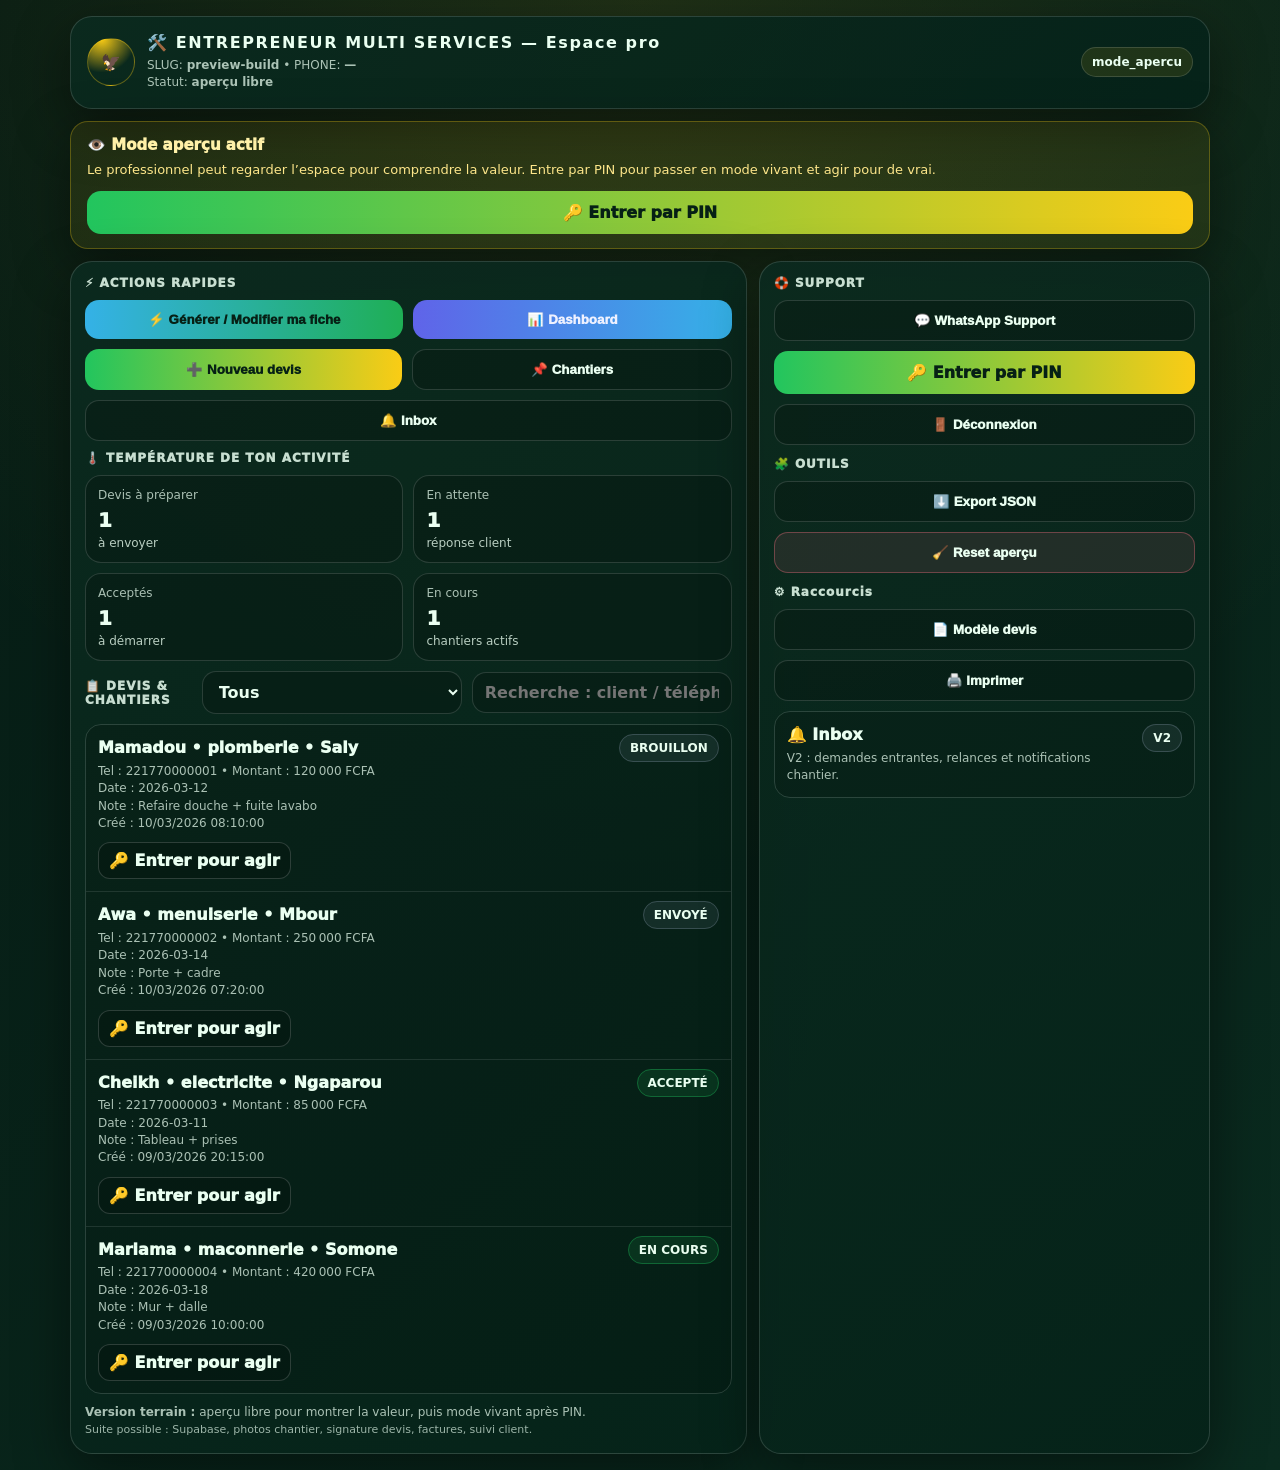
==== cockpit.html @ 19c63c8d "Update cockpit.html" ====
<!doctype html>
<html lang="fr">
<head>
  <meta charset="utf-8"/>
  <meta name="viewport" content="width=device-width,initial-scale=1,viewport-fit=cover"/>
  <meta name="theme-color" content="#061b14"/>
  <title>ENTREPRENEUR MULTI SERVICES — Espace pro</title>

  <script src="./guard.js?v=build-pro-profile-v6"></script>

  <style>
    :root{
      --bg:#061b14;
      --bg2:#0a2b1f;
      --line:rgba(255,255,255,.14);
      --text:#eafff1;
      --muted:rgba(234,255,241,.72);
      --gold:#facc15;
      --ok:#22c55e;
      --bad:#fb7185;
      --info:#38bdf8;
      --shadow:0 18px 55px rgba(0,0,0,.45);
    }

    *{box-sizing:border-box}

    body{
      margin:0;
      color:var(--text);
      font-family:system-ui,-apple-system,Segoe UI,Roboto,Arial,sans-serif;
      background:
        radial-gradient(circle at top, rgba(250,204,21,.10), transparent 55%),
        linear-gradient(135deg,var(--bg),var(--bg2));
      padding:16px;
    }

    .wrap{max-width:1140px;margin:0 auto}

    .top{
      display:flex;
      justify-content:space-between;
      align-items:center;
      gap:12px;
      flex-wrap:wrap;
      background:linear-gradient(145deg,rgba(11,42,31,.96),rgba(6,35,25,.96));
      border:1px solid var(--line);
      border-radius:22px;
      box-shadow:var(--shadow);
      padding:16px;
    }

    .brand{
      display:flex;
      align-items:center;
      gap:12px;
      min-width:0;
    }

    .ico{
      width:48px;
      height:48px;
      border-radius:50%;
      display:grid;
      place-items:center;
      background:radial-gradient(circle at 30% 0,var(--gold),transparent 60%);
      color:#062015;
      font-weight:1000;
      border:1px solid rgba(250,204,21,.35);
      flex:0 0 auto;
    }

    h1{
      margin:0;
      font-size:16px;
      letter-spacing:.10em;
    }

    .sub{
      margin-top:5px;
      font-size:12px;
      color:var(--muted);
      line-height:1.45;
    }

    .pill{
      border:1px solid var(--line);
      background:rgba(250,204,21,.10);
      padding:7px 10px;
      border-radius:999px;
      font-size:12px;
      font-weight:900;
      white-space:nowrap;
    }

    .previewbar{
      margin-top:12px;
      display:none;
      padding:14px 16px;
      border-radius:18px;
      border:1px solid rgba(250,204,21,.28);
      background:rgba(250,204,21,.08);
      box-shadow:var(--shadow);
    }

    .previewbar.show{display:block}

    .previewbar .t{
      font-weight:1000;
      color:#fff1a8;
      font-size:15px;
      margin-bottom:6px;
    }

    .previewbar .s{
      color:#fde68a;
      line-height:1.5;
      font-size:13px;
    }

    .preview-actions{
      display:flex;
      gap:10px;
      flex-wrap:wrap;
      margin-top:12px;
    }

    .grid{
      display:grid;
      gap:12px;
      margin-top:12px;
    }

    @media(min-width:980px){
      .grid{grid-template-columns:1.2fr .8fr}
    }

    .card{
      background:linear-gradient(145deg,rgba(11,42,31,.92),rgba(6,35,25,.92));
      border:1px solid var(--line);
      border-radius:22px;
      box-shadow:var(--shadow);
      padding:14px;
    }

    .title{
      font-weight:1000;
      letter-spacing:.08em;
      font-size:12px;
      color:rgba(234,255,241,.85);
    }

    .row{
      display:flex;
      gap:10px;
      flex-wrap:wrap;
      margin-top:10px;
    }

    .btn{
      flex:1;
      min-width:210px;
      padding:12px 14px;
      border-radius:14px;
      border:1px solid var(--line);
      background:rgba(0,0,0,.18);
      color:var(--text);
      font-weight:1000;
      cursor:pointer;
      text-decoration:none;
      display:inline-flex;
      align-items:center;
      justify-content:center;
      gap:8px;
      transition:.15s;
    }

    .btn:hover{
      border-color:rgba(250,204,21,.55);
      transform:translateY(-1px);
    }

    .btn.primary{
      background:linear-gradient(90deg,var(--ok),var(--gold));
      color:#062015;
      border:none;
    }

    .btn.danger{
      border-color:rgba(251,113,133,.35);
      background:rgba(251,113,133,.10);
    }

    .btn.profile{
      border:none;
      background:linear-gradient(90deg, rgba(56,189,248,.92), rgba(34,197,94,.86));
      color:#062015;
    }

    .btn.dashboard{
      border:none;
      background:linear-gradient(90deg, rgba(99,102,241,.96), rgba(56,189,248,.92));
      color:#eef1ff;
    }

    .kpis{
      display:grid;
      gap:10px;
      margin-top:10px;
    }

    @media(min-width:520px){
      .kpis{grid-template-columns:repeat(2,1fr)}
    }

    .kpi{
      padding:12px;
      border-radius:16px;
      border:1px solid rgba(255,255,255,.14);
      background:rgba(0,0,0,.18);
    }

    .kpi .k{
      font-size:12px;
      color:var(--muted);
    }

    .kpi .v{
      font-size:20px;
      font-weight:1000;
      margin-top:6px;
    }

    .kpi .s{
      font-size:12px;
      color:rgba(234,255,241,.78);
      margin-top:4px;
    }

    .split{
      display:flex;
      gap:10px;
      flex-wrap:wrap;
      align-items:center;
    }

    select, input, textarea{
      border-radius:14px;
      border:1px solid rgba(255,255,255,.14);
      background:rgba(0,0,0,.18);
      color:var(--text);
      padding:10px 12px;
      outline:none;
      width:100%;
      font:inherit;
    }

    select, input{font-weight:900}
    textarea{
      min-height:82px;
      resize:vertical;
      font-weight:700;
    }

    .list{
      margin-top:10px;
      border:1px solid rgba(255,255,255,.14);
      border-radius:16px;
      overflow:hidden;
    }

    .item{
      padding:12px;
      border-top:1px solid rgba(255,255,255,.10);
      background:rgba(0,0,0,.14);
      display:flex;
      justify-content:space-between;
      gap:10px;
      align-items:flex-start;
    }

    .item:first-child{border-top:none}

    .a{
      font-weight:1000;
      line-height:1.35;
    }

    .b{
      font-size:12px;
      color:var(--muted);
      margin-top:4px;
      line-height:1.45;
    }

    .badge{
      font-size:12px;
      font-weight:900;
      padding:6px 10px;
      border-radius:999px;
      border:1px solid rgba(255,255,255,.16);
      background:rgba(250,204,21,.10);
      white-space:nowrap;
    }

    .badge.ok{
      background:rgba(34,197,94,.12);
      border-color:rgba(34,197,94,.35);
    }

    .badge.bad{
      background:rgba(251,113,133,.12);
      border-color:rgba(251,113,133,.35);
    }

    .badge.neutral{
      background:rgba(148,163,184,.10);
      border-color:rgba(148,163,184,.28);
    }

    .tinybtn{
      padding:8px 10px;
      border-radius:12px;
      border:1px solid rgba(255,255,255,.16);
      background:rgba(0,0,0,.18);
      color:var(--text);
      font-weight:1000;
      cursor:pointer;
      text-decoration:none;
      display:inline-flex;
      align-items:center;
      justify-content:center;
    }

    .tinybtn:hover{
      border-color:rgba(250,204,21,.55);
    }

    .modal{
      position:fixed;
      inset:0;
      display:none;
      background:rgba(0,0,0,.55);
      align-items:center;
      justify-content:center;
      padding:18px;
      z-index:1000;
    }

    .modal .box{
      width:min(820px,94vw);
      background:linear-gradient(145deg,rgba(11,42,31,.98),rgba(6,35,25,.98));
      border:1px solid rgba(255,255,255,.14);
      border-radius:18px;
      padding:16px;
      box-shadow:0 24px 60px rgba(0,0,0,.65);
    }

    label{
      display:block;
      font-size:12px;
      color:var(--muted);
      margin:6px 0;
      font-weight:800;
    }

    .fgrid{
      display:grid;
      gap:10px;
      margin-top:10px;
    }

    @media(min-width:820px){
      .fgrid{grid-template-columns:1fr 1fr}
    }

    .actions{
      display:flex;
      gap:10px;
      flex-wrap:wrap;
      margin-top:12px;
    }

    .actions button{
      flex:1;
      min-width:190px;
      padding:12px 14px;
      border-radius:14px;
      border:1px solid rgba(255,255,255,.16);
      background:rgba(250,204,21,.12);
      color:var(--text);
      font-weight:1000;
      cursor:pointer;
    }

    .actions .primary{
      background:linear-gradient(90deg,var(--ok),var(--gold));
      color:#062015;
      border:none;
    }

    .close{
      margin-top:10px;
      width:100%;
      padding:12px 14px;
      border-radius:14px;
      border:1px solid rgba(255,255,255,.16);
      background:rgba(0,0,0,.18);
      color:var(--text);
      font-weight:1000;
      cursor:pointer;
    }

    .hint{
      font-size:12px;
      color:var(--muted);
      margin-top:10px;
      line-height:1.45;
    }

    .tiny{
      font-size:11px;
      color:rgba(234,255,241,.66);
    }
  </style>
</head>

<body>
<div class="wrap">

  <div class="top">
    <div class="brand">
      <div class="ico">🦅</div>
      <div>
        <h1>🛠️ ENTREPRENEUR MULTI SERVICES — Espace pro</h1>
        <div class="sub">
          SLUG: <b id="slug">—</b> • PHONE: <b id="owner">—</b><br>
          Statut: <b id="stat">initialisation…</b>
        </div>
      </div>
    </div>
    <div class="pill" id="modePill">build_pro</div>
  </div>

  <div id="previewBar" class="previewbar">
    <div class="t">👁️ Mode aperçu actif</div>
    <div class="s" id="previewText">
      Tu vois l’espace pro pour comprendre la valeur. Entre par PIN pour passer en mode vivant.
    </div>
    <div class="preview-actions">
      <a class="btn primary" id="previewPinLink" href="./pin.html">🔑 Entrer par PIN</a>
    </div>
  </div>

  <div class="grid">

    <div class="card">
      <div class="title">⚡ ACTIONS RAPIDES</div>
      <div class="row">
        <button class="btn profile" id="btnProfile">⚡ Générer / Modifier ma fiche</button>
        <button class="btn dashboard" id="btnDashboard">📊 Dashboard</button>
        <button class="btn primary" id="btnNew">➕ Nouveau devis</button>
        <button class="btn" id="btnJobs">📌 Chantiers</button>
        <button class="btn" id="btnPulse">🔔 Inbox</button>
      </div>

      <div style="height:10px"></div>
      <div class="title">🌡️ TEMPÉRATURE DE TON ACTIVITÉ</div>
      <div class="kpis">
        <div class="kpi">
          <div class="k">Devis à préparer</div>
          <div class="v" id="kDraft">0</div>
          <div class="s">à envoyer</div>
        </div>
        <div class="kpi">
          <div class="k">En attente</div>
          <div class="v" id="kSent">0</div>
          <div class="s">réponse client</div>
        </div>
        <div class="kpi">
          <div class="k">Acceptés</div>
          <div class="v" id="kOk">0</div>
          <div class="s">à démarrer</div>
        </div>
        <div class="kpi">
          <div class="k">En cours</div>
          <div class="v" id="kRun">0</div>
          <div class="s">chantiers actifs</div>
        </div>
      </div>

      <div style="height:10px"></div>
      <div class="split">
        <div class="title" style="flex:1">📋 DEVIS & CHANTIERS</div>
        <select id="filter" style="max-width:260px">
          <option value="all">Tous</option>
          <option value="draft">Brouillons</option>
          <option value="sent">Envoyés</option>
          <option value="accepted">Acceptés</option>
          <option value="running">En cours</option>
          <option value="done">Terminés</option>
          <option value="cancelled">Annulés</option>
        </select>
        <input id="q" placeholder="Recherche : client / téléphone / ville / note…" style="max-width:260px">
      </div>

      <div class="list" id="list"></div>

      <div class="hint">
        <b>Version terrain :</b> aperçu libre pour montrer la valeur, puis mode vivant après PIN.<br>
        <span class="tiny">Suite possible : Supabase, photos chantier, signature devis, factures, suivi client.</span>
      </div>
    </div>

    <div class="card">
      <div class="title">🛟 SUPPORT</div>
      <div class="row">
        <button class="btn" id="btnHelp">💬 WhatsApp Support</button>
        <a class="btn primary" id="btnPin" href="./pin.html">🔑 Entrer par PIN</a>
        <button class="btn" id="btnLogout">🚪 Déconnexion</button>
      </div>

      <div style="height:12px"></div>
      <div class="title">🧩 OUTILS</div>
      <div class="row">
        <button class="btn" id="btnExport">⬇️ Export JSON</button>
        <button class="btn danger" id="btnReset">🧹 Reset aperçu</button>
      </div>

      <div style="height:12px"></div>
      <div class="title">⚙️ Raccourcis</div>
      <div class="row">
        <button class="btn" id="btnTemplate">📄 Modèle devis</button>
        <button class="btn" id="btnPrint">🖨️ Imprimer</button>
      </div>

      <div class="list" style="margin-top:10px">
        <div class="item">
          <div>
            <div class="a">🔔 Inbox</div>
            <div class="b">V2 : demandes entrantes, relances et notifications chantier.</div>
          </div>
          <div class="badge neutral">V2</div>
        </div>
      </div>
    </div>

  </div>
</div>

<div class="modal" id="modalNew">
  <div class="box">
    <div style="display:flex;justify-content:space-between;align-items:center;gap:10px">
      <div style="font-weight:1000">➕ Nouveau devis</div>
      <div class="badge neutral" id="mSlug">—</div>
    </div>

    <div class="fgrid">
      <div>
        <label>Client</label>
        <input id="client" placeholder="Ex : Mamadou">
      </div>
      <div>
        <label>Téléphone</label>
        <input id="phone" placeholder="+221…">
      </div>
      <div>
        <label>Ville / Quartier</label>
        <input id="city" placeholder="Ex : Saly / Keur Massar / Rufisque">
      </div>
      <div>
        <label>Type de travaux / service</label>
        <select id="type">
          <option value="plomberie">Plomberie</option>
          <option value="electricite">Électricité</option>
          <option value="maconnerie">Maçonnerie</option>
          <option value="peinture">Peinture</option>
          <option value="menuiserie">Menuiserie</option>
          <option value="clim">Climatisation</option>
          <option value="soudure">Soudure</option>
          <option value="aluminium">Aluminium</option>
          <option value="mecanique">Mécanique</option>
          <option value="autre">Autre</option>
        </select>
      </div>
      <div>
        <label>Montant estimé (FCFA)</label>
        <input id="amount" inputmode="numeric" placeholder="Ex : 120000">
      </div>
      <div>
        <label>Date souhaitée</label>
        <input id="date" type="date">
      </div>
    </div>

    <div style="margin-top:6px">
      <label>Description / Note</label>
      <textarea id="note" placeholder="Ex : dépannage, entretien, chantier, matériel, main d’œuvre, délai…"></textarea>
    </div>

    <div class="actions">
      <button class="primary" id="save">✅ Enregistrer</button>
      <button id="cancel">Annuler</button>
    </div>

    <button class="close" id="close">Fermer</button>
  </div>
</div>

<script>
  const $ = (id) => document.getElementById(id);

  const ACCESS = {
    slug: "",
    phone: "",
    live: false
  };

  function uid() {
    return crypto?.randomUUID
      ? crypto.randomUUID()
      : ("id_" + Math.random().toString(16).slice(2) + Date.now());
  }

  function nowISO() {
    return new Date().toISOString();
  }

  function normSlug(v) {
    return String(v || "")
      .trim()
      .toLowerCase()
      .replace(/\s+/g, "-")
      .replace(/[^a-z0-9-]/g, "")
      .replace(/-+/g, "-")
      .replace(/^-|-$/g, "");
  }

  function storageKey() {
    return "DIGIY_BUILD_QUOTES::" + (ACCESS.live ? (ACCESS.slug || "noslug") : "preview");
  }

  function dashboardUrl() {
    return "./dashboard-pro.html" + (ACCESS.slug ? ("?slug=" + encodeURIComponent(ACCESS.slug)) : "");
  }

  function loadRows() {
    try {
      return JSON.parse(localStorage.getItem(storageKey()) || "[]");
    } catch (_) {
      return [];
    }
  }

  function saveRows(rows) {
    localStorage.setItem(storageKey(), JSON.stringify(rows || []));
  }

  function money(v) {
    const n = Number(String(v || "").replace(/[^\d]/g, "")) || 0;
    return n ? (n.toLocaleString("fr-FR") + " FCFA") : "—";
  }

  function badge(st) {
    if (st === "draft") return `<span class="badge neutral">BROUILLON</span>`;
    if (st === "sent") return `<span class="badge neutral">ENVOYÉ</span>`;
    if (st === "accepted") return `<span class="badge ok">ACCEPTÉ</span>`;
    if (st === "running") return `<span class="badge ok">EN COURS</span>`;
    if (st === "done") return `<span class="badge ok">TERMINÉ</span>`;
    if (st === "cancelled") return `<span class="badge bad">ANNULÉ</span>`;
    return `<span class="badge neutral">${String(st || "—").toUpperCase()}</span>`;
  }

  function matches(r, q) {
    q = String(q || "").trim().toLowerCase();
    if (!q) return true;

    const hay = [
      r.client, r.phone, r.city, r.type, r.note, r.status, r.date
    ].filter(Boolean).join(" ").toLowerCase();

    return hay.includes(q);
  }

  function previewRows() {
    return [
      {
        id: "pv1",
        status: "draft",
        client: "Mamadou",
        phone: "221770000001",
        city: "Saly",
        type: "plomberie",
        amount: "120000",
        date: "2026-03-12",
        note: "Refaire douche + fuite lavabo",
        created_at: "2026-03-10T08:10:00.000Z"
      },
      {
        id: "pv2",
        status: "sent",
        client: "Awa",
        phone: "221770000002",
        city: "Mbour",
        type: "menuiserie",
        amount: "250000",
        date: "2026-03-14",
        note: "Porte + cadre",
        created_at: "2026-03-10T07:20:00.000Z"
      },
      {
        id: "pv3",
        status: "accepted",
        client: "Cheikh",
        phone: "221770000003",
        city: "Ngaparou",
        type: "electricite",
        amount: "85000",
        date: "2026-03-11",
        note: "Tableau + prises",
        created_at: "2026-03-09T20:15:00.000Z"
      },
      {
        id: "pv4",
        status: "running",
        client: "Mariama",
        phone: "221770000004",
        city: "Somone",
        type: "maconnerie",
        amount: "420000",
        date: "2026-03-18",
        note: "Mur + dalle",
        created_at: "2026-03-09T10:00:00.000Z"
      }
    ];
  }

  function getWorkingRows() {
    const rows = loadRows();
    if (rows.length > 0) return rows;
    if (!ACCESS.live) return previewRows();
    return [];
  }

  function render() {
    const rows = getWorkingRows().sort((a, b) => (b.created_at || "").localeCompare(a.created_at || ""));
    const filter = $("filter").value;
    const q = $("q").value;

    const draft = rows.filter(r => r.status === "draft");
    const sent = rows.filter(r => r.status === "sent");
    const ok = rows.filter(r => r.status === "accepted");
    const run = rows.filter(r => r.status === "running");

    $("kDraft").textContent = String(draft.length);
    $("kSent").textContent = String(sent.length);
    $("kOk").textContent = String(ok.length);
    $("kRun").textContent = String(run.length);

    let view = rows.filter(r => matches(r, q));
    if (filter !== "all") {
      view = view.filter(r => r.status === filter);
    }

    const list = $("list");
    list.innerHTML = "";

    if (view.length === 0) {
      list.innerHTML = `
        <div class="item">
          <div>
            <div class="a">${ACCESS.live ? "Aucun devis pour le moment" : "Aperçu prêt"}</div>
            <div class="b">${ACCESS.live ? "Clique sur “Nouveau devis” pour commencer." : "Entre par PIN pour passer en mode vivant et travailler en réel."}</div>
          </div>
          <div class="badge neutral">${ACCESS.live ? "VIDE" : "APERÇU"}</div>
        </div>
      `;
      return;
    }

    for (const r of view) {
      const title = `${r.client || "—"} • ${r.type || "—"} • ${r.city || "—"}`;
      const sub = [
        `Tel : ${r.phone || "—"} • Montant : ${money(r.amount)}`,
        r.date ? `Date : ${r.date}` : null,
        r.note ? `Note : ${r.note}` : null,
        `Créé : ${new Date(r.created_at).toLocaleString("fr-FR")}`
      ].filter(Boolean).join("<br>");

      const actionsHtml = ACCESS.live ? `
        <div class="row" style="margin-top:10px">
          <button class="tinybtn" data-act="sent" data-id="${r.id}">📤 Envoyer</button>
          <button class="tinybtn" data-act="accept" data-id="${r.id}">✅ Accepté</button>
          <button class="tinybtn" data-act="run" data-id="${r.id}">🏗️ En cours</button>
          <button class="tinybtn" data-act="done" data-id="${r.id}">🏁 Terminer</button>
          <button class="tinybtn" data-act="cancel" data-id="${r.id}">🧨 Annuler</button>
          <button class="tinybtn" data-act="del" data-id="${r.id}">🗑️ Supprimer</button>
        </div>
      ` : `
        <div class="row" style="margin-top:10px">
          <a class="tinybtn" href="./pin.html${ACCESS.slug ? ("?slug=" + encodeURIComponent(ACCESS.slug)) : ""}">🔑 Entrer pour agir</a>
        </div>
      `;

      const item = document.createElement("div");
      item.className = "item";
      item.innerHTML = `
        <div style="flex:1">
          <div class="a">${title}</div>
          <div class="b">${sub}</div>
          ${actionsHtml}
        </div>
        <div>${badge(r.status)}</div>
      `;
      list.appendChild(item);
    }
  }

  function updateRow(id, patch) {
    if (!ACCESS.live) return;
    const rows = loadRows();
    const i = rows.findIndex(x => x.id === id);
    if (i < 0) return;
    rows[i] = { ...rows[i], ...patch, updated_at: nowISO() };
    saveRows(rows);
    render();
  }

  function removeRow(id) {
    if (!ACCESS.live) return;
    saveRows(loadRows().filter(x => x.id !== id));
    render();
  }

  const modal = $("modalNew");

  function openModal() {
    if (!ACCESS.live) {
      location.href = "./pin.html" + (ACCESS.slug ? ("?slug=" + encodeURIComponent(ACCESS.slug)) : "");
      return;
    }
    $("mSlug").textContent = ACCESS.slug || "—";
    modal.style.display = "flex";
    setTimeout(() => $("client").focus(), 120);
  }

  function closeModal() {
    modal.style.display = "none";
  }

  function clearForm() {
    ["client", "phone", "city", "amount", "date", "note"].forEach(id => $(id).value = "");
    $("type").value = "plomberie";
  }

  function applyMode() {
    if (ACCESS.live) {
      $("modePill").textContent = "mode_vivant";
      $("stat").textContent = "accès OK";
      $("previewBar").classList.remove("show");
    } else {
      $("modePill").textContent = "mode_apercu";
      $("stat").textContent = "aperçu libre";
      $("previewBar").classList.add("show");
      $("previewText").textContent =
        "Le professionnel peut regarder l’espace pour comprendre la valeur. Entre par PIN pour passer en mode vivant et agir pour de vrai.";
    }

    $("slug").textContent = ACCESS.slug || "preview-build";
    $("owner").textContent = ACCESS.phone || "—";

    const pinHref = "./pin.html" + (ACCESS.slug ? ("?slug=" + encodeURIComponent(ACCESS.slug)) : "");
    $("btnPin").href = pinHref;
    $("previewPinLink").href = pinHref;
  }

  function bindUi() {
    $("btnNew").onclick = openModal;
    $("cancel").onclick = closeModal;
    $("close").onclick = closeModal;

    $("btnDashboard").onclick = () => {
      location.href = dashboardUrl();
    };

    modal.addEventListener("click", (e) => {
      if (e.target === modal) closeModal();
    });

    $("save").onclick = () => {
      if (!ACCESS.live) {
        location.href = "./pin.html" + (ACCESS.slug ? ("?slug=" + encodeURIComponent(ACCESS.slug)) : "");
        return;
      }

      const row = {
        id: uid(),
        slug: ACCESS.slug,
        phone_owner: ACCESS.phone || null,
        status: "draft",
        client: $("client").value.trim(),
        phone: $("phone").value.trim(),
        city: $("city").value.trim(),
        type: $("type").value,
        amount: $("amount").value.trim(),
        date: $("date").value,
        note: $("note").value.trim(),
        created_at: nowISO()
      };

      const rows = loadRows();
      rows.unshift(row);
      saveRows(rows);

      clearForm();
      closeModal();
      render();
    };

    document.addEventListener("click", (e) => {
      const b = e.target.closest("[data-act]");
      if (!b || !ACCESS.live) return;

      const id = b.getAttribute("data-id");
      const act = b.getAttribute("data-act");

      if (act === "sent") return updateRow(id, { status: "sent" });
      if (act === "accept") return updateRow(id, { status: "accepted" });
      if (act === "run") return updateRow(id, { status: "running" });
      if (act === "done") return updateRow(id, { status: "done" });
      if (act === "cancel") return updateRow(id, { status: "cancelled" });
      if (act === "del") return removeRow(id);
    });

    $("btnJobs").onclick = () => {
      $("filter").value = "running";
      render();
      alert("📌 Vue chantiers : filtre “En cours” activé.");
    };

    $("btnPulse").onclick = () => {
      if (!ACCESS.live) {
        alert("🔔 Aperçu inbox. Entre par PIN pour utiliser le vrai rail pro.");
        return;
      }
      alert("🔔 Inbox : V2 demandes entrantes + notifications chantier.");
    };

    $("q").oninput = render;
    $("filter").onchange = render;

    $("btnProfile").onclick = () => {
      const u = "./profile.html" + (ACCESS.slug ? ("?slug=" + encodeURIComponent(ACCESS.slug)) : "");
      location.href = u;
    };

    $("btnHelp").onclick = () => {
      const num = "221771342889";
      const txt = encodeURIComponent(
        "Support ENTREPRENEUR MULTI SERVICES.\nSlug : " + (ACCESS.slug || "") +
        "\nPhone : " + (ACCESS.phone || "") +
        "\nBesoin d’aide."
      );
      location.href = "https://wa.me/" + num + "?text=" + txt;
    };

    $("btnLogout").onclick = () => {
      try {
        if (window.DIGIY_GUARD && typeof window.DIGIY_GUARD.logout === "function") {
          window.DIGIY_GUARD.logout();
        }
      } catch (_) {}

      location.href = "./pin.html" + (ACCESS.slug ? ("?slug=" + encodeURIComponent(ACCESS.slug)) : "");
    };

    $("btnExport").onclick = () => {
      const rows = getWorkingRows();
      const blob = new Blob([JSON.stringify(rows, null, 2)], { type: "application/json" });
      const a = document.createElement("a");
      a.href = URL.createObjectURL(blob);
      a.download = "build-" + (ACCESS.slug || (ACCESS.live ? "pro" : "preview")) + ".json";
      a.click();
      setTimeout(() => URL.revokeObjectURL(a.href), 800);
    };

    $("btnReset").onclick = () => {
      if (ACCESS.live) {
        if (confirm("Réinitialiser les données locales de cet aperçu pour ce slug ?")) {
          localStorage.removeItem(storageKey());
          render();
        }
        return;
      }

      if (confirm("Réinitialiser l’aperçu local ?")) {
        localStorage.removeItem(storageKey());
        render();
      }
    };

    $("btnTemplate").onclick = () => {
      alert("📄 V2 : génération devis PDF + signature.");
    };

    $("btnPrint").onclick = () => {
      window.print();
    };
  }

  async function init() {
    const hintedSlug =
      new URLSearchParams(location.search).get("slug") ||
      sessionStorage.getItem("digiy_build_slug") ||
      sessionStorage.getItem("digiy_build_last_slug") ||
      localStorage.getItem("digiy_build_last_slug") ||
      "";

    if (!window.DIGIY_GUARD || !window.DIGIY_GUARD.ready) {
      ACCESS.live = false;
      ACCESS.slug = normSlug(hintedSlug);
      ACCESS.phone = "";
      applyMode();
      bindUi();
      render();
      return;
    }

    await window.DIGIY_GUARD.ready;
    const st = window.DIGIY_GUARD.state || {};

    if (st.access_ok && st.slug) {
      ACCESS.live = true;
      ACCESS.slug = String(st.slug || "").toLowerCase();
      ACCESS.phone = String(st.phone || "");
    } else {
      ACCESS.live = false;
      ACCESS.slug = normSlug(st.slug || hintedSlug);
      ACCESS.phone = String(st.phone || "");
    }

    applyMode();
    bindUi();
    render();
  }

  init().catch((e) => {
    console.error(e);
    ACCESS.live = false;
    ACCESS.slug = "";
    ACCESS.phone = "";
    applyMode();
    bindUi();
    render();
  });
</script>
</body>
</html>
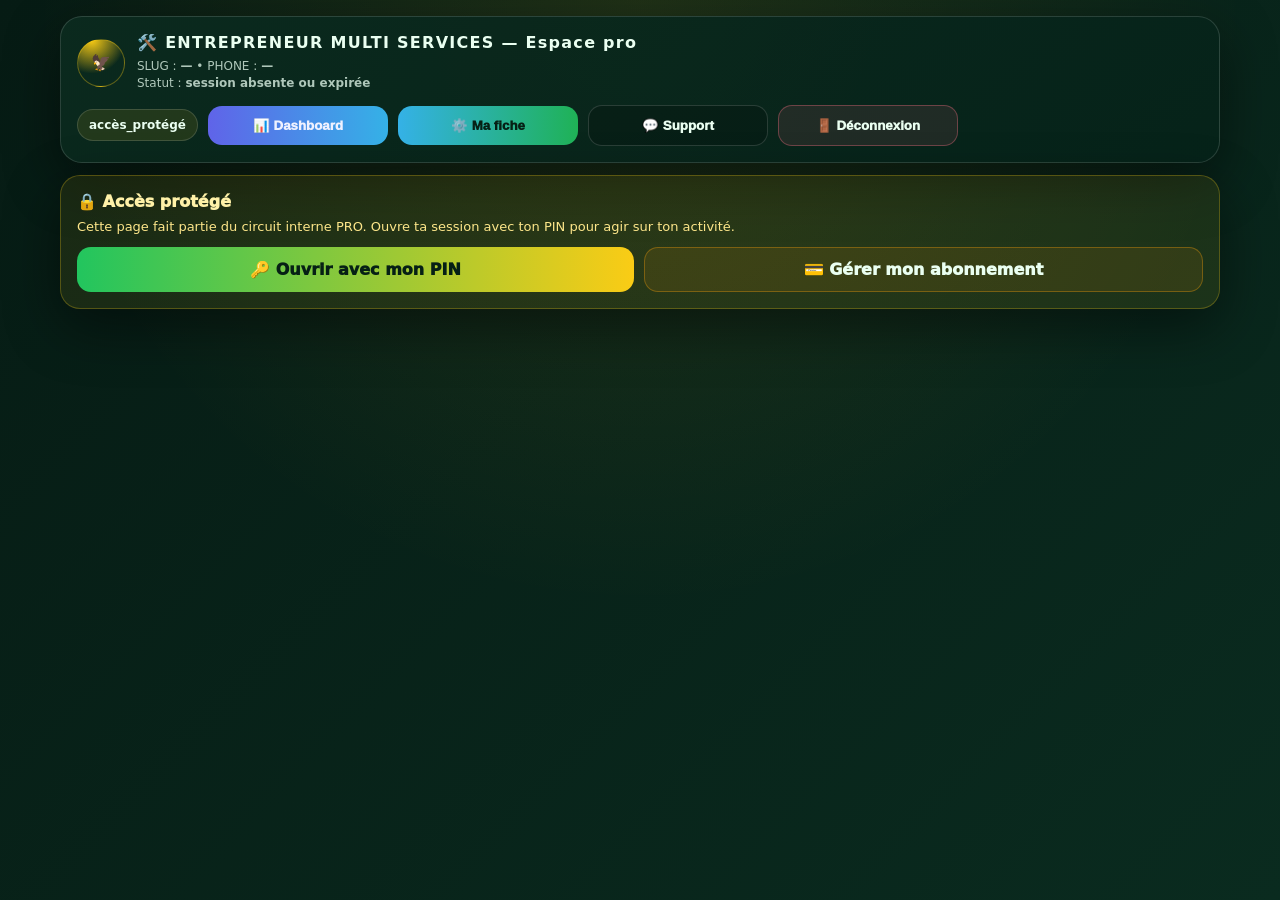
==== commit 273ec68d: "Update cockpit.html" ====
--- a/cockpit.html
+++ b/cockpit.html
@@ -5,36 +5,45 @@
   <meta name="viewport" content="width=device-width,initial-scale=1,viewport-fit=cover"/>
   <meta name="theme-color" content="#061b14"/>
   <title>ENTREPRENEUR MULTI SERVICES — Espace pro</title>
-
-  <script src="./guard.js?v=build-pro-profile-v6"></script>
+  <meta
+    name="description"
+    content="Cockpit pro ENTREPRENEUR MULTI SERVICES. Devis, chantiers, organisation terrain et circulation interne DIGIY en mode slug."
+  />
+
+  <script src="./guard.js?v=build-cockpit-live-v1"></script>
 
   <style>
     :root{
       --bg:#061b14;
       --bg2:#0a2b1f;
+      --card:rgba(8,30,22,.88);
       --line:rgba(255,255,255,.14);
       --text:#eafff1;
-      --muted:rgba(234,255,241,.72);
+      --muted:rgba(234,255,241,.74);
       --gold:#facc15;
       --ok:#22c55e;
       --bad:#fb7185;
       --info:#38bdf8;
+      --warn:#f59e0b;
       --shadow:0 18px 55px rgba(0,0,0,.45);
+      --radius:22px;
     }
 
     *{box-sizing:border-box}
 
+    html,body{margin:0;padding:0}
+
     body{
-      margin:0;
       color:var(--text);
       font-family:system-ui,-apple-system,Segoe UI,Roboto,Arial,sans-serif;
       background:
         radial-gradient(circle at top, rgba(250,204,21,.10), transparent 55%),
         linear-gradient(135deg,var(--bg),var(--bg2));
+      min-height:100vh;
       padding:16px;
     }
 
-    .wrap{max-width:1140px;margin:0 auto}
+    .wrap{max-width:1160px;margin:0 auto}
 
     .top{
       display:flex;
@@ -44,7 +53,7 @@
       flex-wrap:wrap;
       background:linear-gradient(145deg,rgba(11,42,31,.96),rgba(6,35,25,.96));
       border:1px solid var(--line);
-      border-radius:22px;
+      border-radius:var(--radius);
       box-shadow:var(--shadow);
       padding:16px;
     }
@@ -72,7 +81,8 @@
     h1{
       margin:0;
       font-size:16px;
-      letter-spacing:.10em;
+      letter-spacing:.08em;
+      line-height:1.25;
     }
 
     .sub{
@@ -85,43 +95,19 @@
     .pill{
       border:1px solid var(--line);
       background:rgba(250,204,21,.10);
-      padding:7px 10px;
+      padding:8px 11px;
       border-radius:999px;
       font-size:12px;
       font-weight:900;
       white-space:nowrap;
     }
 
-    .previewbar{
-      margin-top:12px;
-      display:none;
-      padding:14px 16px;
-      border-radius:18px;
-      border:1px solid rgba(250,204,21,.28);
-      background:rgba(250,204,21,.08);
-      box-shadow:var(--shadow);
-    }
-
-    .previewbar.show{display:block}
-
-    .previewbar .t{
-      font-weight:1000;
-      color:#fff1a8;
-      font-size:15px;
-      margin-bottom:6px;
-    }
-
-    .previewbar .s{
-      color:#fde68a;
-      line-height:1.5;
-      font-size:13px;
-    }
-
-    .preview-actions{
+    .top-actions{
       display:flex;
       gap:10px;
       flex-wrap:wrap;
-      margin-top:12px;
+      align-items:center;
+      justify-content:flex-end;
     }
 
     .grid{
@@ -131,13 +117,13 @@
     }
 
     @media(min-width:980px){
-      .grid{grid-template-columns:1.2fr .8fr}
+      .grid{grid-template-columns:1.18fr .82fr}
     }
 
     .card{
       background:linear-gradient(145deg,rgba(11,42,31,.92),rgba(6,35,25,.92));
       border:1px solid var(--line);
-      border-radius:22px;
+      border-radius:var(--radius);
       box-shadow:var(--shadow);
       padding:14px;
     }
@@ -146,7 +132,11 @@
       font-weight:1000;
       letter-spacing:.08em;
       font-size:12px;
-      color:rgba(234,255,241,.85);
+      color:rgba(234,255,241,.88);
+    }
+
+    .muted{
+      color:var(--muted);
     }
 
     .row{
@@ -158,7 +148,7 @@
 
     .btn{
       flex:1;
-      min-width:210px;
+      min-width:180px;
       padding:12px 14px;
       border-radius:14px;
       border:1px solid var(--line);
@@ -171,12 +161,18 @@
       align-items:center;
       justify-content:center;
       gap:8px;
-      transition:.15s;
+      transition:transform .15s ease, border-color .15s ease, opacity .15s ease;
     }
 
     .btn:hover{
       border-color:rgba(250,204,21,.55);
       transform:translateY(-1px);
+    }
+
+    .btn:disabled{
+      opacity:.55;
+      cursor:not-allowed;
+      transform:none;
     }
 
     .btn.primary{
@@ -185,14 +181,9 @@
       border:none;
     }
 
-    .btn.danger{
-      border-color:rgba(251,113,133,.35);
-      background:rgba(251,113,133,.10);
-    }
-
     .btn.profile{
       border:none;
-      background:linear-gradient(90deg, rgba(56,189,248,.92), rgba(34,197,94,.86));
+      background:linear-gradient(90deg, rgba(56,189,248,.92), rgba(34,197,94,.88));
       color:#062015;
     }
 
@@ -200,6 +191,41 @@
       border:none;
       background:linear-gradient(90deg, rgba(99,102,241,.96), rgba(56,189,248,.92));
       color:#eef1ff;
+    }
+
+    .btn.danger{
+      border-color:rgba(251,113,133,.35);
+      background:rgba(251,113,133,.10);
+    }
+
+    .btn.warn{
+      border-color:rgba(245,158,11,.35);
+      background:rgba(245,158,11,.10);
+    }
+
+    .lock{
+      display:none;
+      margin-top:12px;
+      padding:16px;
+      border-radius:20px;
+      border:1px solid rgba(250,204,21,.26);
+      background:rgba(250,204,21,.08);
+      box-shadow:var(--shadow);
+    }
+
+    .lock.show{display:block}
+
+    .lock .big{
+      font-size:16px;
+      font-weight:1000;
+      color:#fff1a8;
+      margin-bottom:6px;
+    }
+
+    .lock .small{
+      color:#fde68a;
+      line-height:1.55;
+      font-size:13px;
     }
 
     .kpis{
@@ -222,18 +248,20 @@
     .kpi .k{
       font-size:12px;
       color:var(--muted);
+      line-height:1.4;
     }
 
     .kpi .v{
-      font-size:20px;
+      font-size:22px;
       font-weight:1000;
       margin-top:6px;
     }
 
     .kpi .s{
       font-size:12px;
-      color:rgba(234,255,241,.78);
+      color:rgba(234,255,241,.80);
       margin-top:4px;
+      line-height:1.45;
     }
 
     .split{
@@ -243,7 +271,7 @@
       align-items:center;
     }
 
-    select, input, textarea{
+    select,input,textarea{
       border-radius:14px;
       border:1px solid rgba(255,255,255,.14);
       background:rgba(0,0,0,.18);
@@ -254,9 +282,9 @@
       font:inherit;
     }
 
-    select, input{font-weight:900}
+    input,select{font-weight:900}
     textarea{
-      min-height:82px;
+      min-height:90px;
       resize:vertical;
       font-weight:700;
     }
@@ -289,7 +317,7 @@
       font-size:12px;
       color:var(--muted);
       margin-top:4px;
-      line-height:1.45;
+      line-height:1.5;
     }
 
     .badge{
@@ -315,6 +343,18 @@
     .badge.neutral{
       background:rgba(148,163,184,.10);
       border-color:rgba(148,163,184,.28);
+    }
+
+    .badge.info{
+      background:rgba(56,189,248,.12);
+      border-color:rgba(56,189,248,.35);
+    }
+
+    .tinyrow{
+      display:flex;
+      gap:8px;
+      flex-wrap:wrap;
+      margin-top:10px;
     }
 
     .tinybtn{
@@ -329,17 +369,25 @@
       display:inline-flex;
       align-items:center;
       justify-content:center;
+      font-size:12px;
     }
 
     .tinybtn:hover{
       border-color:rgba(250,204,21,.55);
+    }
+
+    .note{
+      margin-top:10px;
+      font-size:12px;
+      color:var(--muted);
+      line-height:1.55;
     }
 
     .modal{
       position:fixed;
       inset:0;
       display:none;
-      background:rgba(0,0,0,.55);
+      background:rgba(0,0,0,.60);
       align-items:center;
       justify-content:center;
       padding:18px;
@@ -347,7 +395,7 @@
     }
 
     .modal .box{
-      width:min(820px,94vw);
+      width:min(860px,94vw);
       background:linear-gradient(145deg,rgba(11,42,31,.98),rgba(6,35,25,.98));
       border:1px solid rgba(255,255,255,.14);
       border-radius:18px;
@@ -382,7 +430,7 @@
 
     .actions button{
       flex:1;
-      min-width:190px;
+      min-width:180px;
       padding:12px 14px;
       border-radius:14px;
       border:1px solid rgba(255,255,255,.16);
@@ -410,17 +458,13 @@
       cursor:pointer;
     }
 
-    .hint{
-      font-size:12px;
+    .empty{
+      padding:14px;
       color:var(--muted);
-      margin-top:10px;
-      line-height:1.45;
-    }
-
-    .tiny{
-      font-size:11px;
-      color:rgba(234,255,241,.66);
-    }
+      line-height:1.55;
+    }
+
+    .hidden{display:none!important}
   </style>
 </head>
 
@@ -433,48 +477,56 @@
       <div>
         <h1>🛠️ ENTREPRENEUR MULTI SERVICES — Espace pro</h1>
         <div class="sub">
-          SLUG: <b id="slug">—</b> • PHONE: <b id="owner">—</b><br>
-          Statut: <b id="stat">initialisation…</b>
+          SLUG : <b id="slug">—</b> • PHONE : <b id="owner">—</b><br>
+          Statut : <b id="stat">initialisation…</b>
         </div>
       </div>
     </div>
-    <div class="pill" id="modePill">build_pro</div>
-  </div>
-
-  <div id="previewBar" class="previewbar">
-    <div class="t">👁️ Mode aperçu actif</div>
-    <div class="s" id="previewText">
-      Tu vois l’espace pro pour comprendre la valeur. Entre par PIN pour passer en mode vivant.
-    </div>
-    <div class="preview-actions">
-      <a class="btn primary" id="previewPinLink" href="./pin.html">🔑 Entrer par PIN</a>
+
+    <div class="top-actions">
+      <div class="pill" id="modePill">build_pro</div>
+      <button class="btn dashboard" id="btnDashboard" type="button">📊 Dashboard</button>
+      <button class="btn profile" id="btnProfile" type="button">⚙️ Ma fiche</button>
+      <button class="btn" id="btnHelp" type="button">💬 Support</button>
+      <button class="btn danger" id="btnLogout" type="button">🚪 Déconnexion</button>
     </div>
   </div>
 
-  <div class="grid">
+  <div id="lockBox" class="lock">
+    <div class="big">🔒 Accès protégé</div>
+    <div class="small" id="lockText">
+      Cette page fait partie du circuit interne PRO. Ouvre ta session avec ton PIN pour agir sur ton activité.
+    </div>
+    <div class="row">
+      <a class="btn primary" id="btnPinEntry" href="./pin.html">🔑 Ouvrir avec mon PIN</a>
+      <a class="btn warn" id="btnManageSub" href="https://commencer-a-payer.digiylyfe.com/">💳 Gérer mon abonnement</a>
+    </div>
+  </div>
+
+  <div id="workspace" class="grid hidden">
 
     <div class="card">
       <div class="title">⚡ ACTIONS RAPIDES</div>
       <div class="row">
-        <button class="btn profile" id="btnProfile">⚡ Générer / Modifier ma fiche</button>
-        <button class="btn dashboard" id="btnDashboard">📊 Dashboard</button>
-        <button class="btn primary" id="btnNew">➕ Nouveau devis</button>
-        <button class="btn" id="btnJobs">📌 Chantiers</button>
-        <button class="btn" id="btnPulse">🔔 Inbox</button>
+        <button class="btn primary" id="btnNew" type="button">➕ Nouveau devis</button>
+        <button class="btn" id="btnJobs" type="button">📌 Voir les chantiers</button>
+        <button class="btn" id="btnExport" type="button">⬇️ Export JSON</button>
+        <button class="btn danger" id="btnReset" type="button">🧹 Vider ce stockage local</button>
       </div>
 
       <div style="height:10px"></div>
+
       <div class="title">🌡️ TEMPÉRATURE DE TON ACTIVITÉ</div>
       <div class="kpis">
         <div class="kpi">
-          <div class="k">Devis à préparer</div>
+          <div class="k">Brouillons</div>
           <div class="v" id="kDraft">0</div>
-          <div class="s">à envoyer</div>
+          <div class="s">devis à préparer</div>
         </div>
         <div class="kpi">
-          <div class="k">En attente</div>
+          <div class="k">Envoyés</div>
           <div class="v" id="kSent">0</div>
-          <div class="s">réponse client</div>
+          <div class="s">en attente de réponse</div>
         </div>
         <div class="kpi">
           <div class="k">Acceptés</div>
@@ -488,10 +540,12 @@
         </div>
       </div>
 
-      <div style="height:10px"></div>
+      <div style="height:12px"></div>
+
       <div class="split">
         <div class="title" style="flex:1">📋 DEVIS & CHANTIERS</div>
-        <select id="filter" style="max-width:260px">
+
+        <select id="filter" style="max-width:250px">
           <option value="all">Tous</option>
           <option value="draft">Brouillons</option>
           <option value="sent">Envoyés</option>
@@ -500,46 +554,65 @@
           <option value="done">Terminés</option>
           <option value="cancelled">Annulés</option>
         </select>
-        <input id="q" placeholder="Recherche : client / téléphone / ville / note…" style="max-width:260px">
+
+        <input id="q" placeholder="Recherche : client / téléphone / ville / note…" style="max-width:280px"/>
       </div>
 
       <div class="list" id="list"></div>
 
-      <div class="hint">
-        <b>Version terrain :</b> aperçu libre pour montrer la valeur, puis mode vivant après PIN.<br>
-        <span class="tiny">Suite possible : Supabase, photos chantier, signature devis, factures, suivi client.</span>
+      <div class="note">
+        <b>Lecture DIGIY :</b> ce cockpit reste sur le rail réel PRO.
+        Les devis sont gardés localement sur l’appareil pour ce slug tant qu’aucun backend métier devis n’a été confirmé.
       </div>
     </div>
 
     <div class="card">
-      <div class="title">🛟 SUPPORT</div>
-      <div class="row">
-        <button class="btn" id="btnHelp">💬 WhatsApp Support</button>
-        <a class="btn primary" id="btnPin" href="./pin.html">🔑 Entrer par PIN</a>
-        <button class="btn" id="btnLogout">🚪 Déconnexion</button>
-      </div>
-
-      <div style="height:12px"></div>
-      <div class="title">🧩 OUTILS</div>
-      <div class="row">
-        <button class="btn" id="btnExport">⬇️ Export JSON</button>
-        <button class="btn danger" id="btnReset">🧹 Reset aperçu</button>
-      </div>
-
-      <div style="height:12px"></div>
-      <div class="title">⚙️ Raccourcis</div>
-      <div class="row">
-        <button class="btn" id="btnTemplate">📄 Modèle devis</button>
-        <button class="btn" id="btnPrint">🖨️ Imprimer</button>
-      </div>
+      <div class="title">🧭 ÉTAT DU RAIL</div>
 
       <div class="list" style="margin-top:10px">
         <div class="item">
           <div>
-            <div class="a">🔔 Inbox</div>
-            <div class="b">V2 : demandes entrantes, relances et notifications chantier.</div>
+            <div class="a">Session interne</div>
+            <div class="b" id="sessionText">Chargement…</div>
           </div>
-          <div class="badge neutral">V2</div>
+          <div class="badge info" id="sessionBadge">…</div>
+        </div>
+
+        <div class="item">
+          <div>
+            <div class="a">Stockage local de ce slug</div>
+            <div class="b" id="backupText">Vérification…</div>
+          </div>
+          <div class="badge neutral" id="backupBadge">—</div>
+        </div>
+
+        <div class="item">
+          <div>
+            <div class="a">Action principale</div>
+            <div class="b">Retourne au dashboard ou à la fiche pro sans repasser par le PIN.</div>
+          </div>
+          <button class="tinybtn" id="btnGoDashboard" type="button">📊 Dashboard</button>
+        </div>
+      </div>
+
+      <div style="height:12px"></div>
+
+      <div class="title">🧰 OUTILS SIMPLES</div>
+      <div class="row">
+        <button class="btn" id="btnPrint" type="button">🖨️ Imprimer</button>
+        <button class="btn" id="btnWhatsApp" type="button">📲 WhatsApp client</button>
+      </div>
+
+      <div style="height:12px"></div>
+
+      <div class="title">📣 RACCROCHEMENT</div>
+      <div class="list" style="margin-top:10px">
+        <div class="item">
+          <div>
+            <div class="a">Support DIGIY</div>
+            <div class="b">Assistance rapide si tu bloques sur l’accès ou la fiche.</div>
+          </div>
+          <button class="tinybtn" id="btnSupportInline" type="button">💬 Écrire</button>
         </div>
       </div>
     </div>
@@ -550,22 +623,22 @@
 <div class="modal" id="modalNew">
   <div class="box">
     <div style="display:flex;justify-content:space-between;align-items:center;gap:10px">
-      <div style="font-weight:1000">➕ Nouveau devis</div>
+      <div style="font-weight:1000" id="modalTitle">➕ Nouveau devis</div>
       <div class="badge neutral" id="mSlug">—</div>
     </div>
 
     <div class="fgrid">
       <div>
         <label>Client</label>
-        <input id="client" placeholder="Ex : Mamadou">
+        <input id="client" placeholder="Ex : Mamadou"/>
       </div>
       <div>
         <label>Téléphone</label>
-        <input id="phone" placeholder="+221…">
+        <input id="phone" placeholder="22177…"/>
       </div>
       <div>
         <label>Ville / Quartier</label>
-        <input id="city" placeholder="Ex : Saly / Keur Massar / Rufisque">
+        <input id="city" placeholder="Ex : Saly / Dakar / Mbour"/>
       </div>
       <div>
         <label>Type de travaux / service</label>
@@ -584,11 +657,11 @@
       </div>
       <div>
         <label>Montant estimé (FCFA)</label>
-        <input id="amount" inputmode="numeric" placeholder="Ex : 120000">
+        <input id="amount" inputmode="numeric" placeholder="Ex : 120000"/>
       </div>
       <div>
         <label>Date souhaitée</label>
-        <input id="date" type="date">
+        <input id="date" type="date"/>
       </div>
     </div>
 
@@ -598,16 +671,21 @@
     </div>
 
     <div class="actions">
-      <button class="primary" id="save">✅ Enregistrer</button>
-      <button id="cancel">Annuler</button>
+      <button class="primary" id="save" type="button">✅ Enregistrer</button>
+      <button id="cancel" type="button">Annuler</button>
     </div>
 
-    <button class="close" id="close">Fermer</button>
+    <button class="close" id="close" type="button">Fermer</button>
   </div>
 </div>
 
 <script>
-  const $ = (id) => document.getElementById(id);
+(() => {
+  "use strict";
+
+  const MODULE_CODE = "BUILD";
+  const SUPPORT_PHONE = "221771342889";
+  const ABOS_URL = "https://commencer-a-payer.digiylyfe.com/";
 
   const ACCESS = {
     slug: "",
@@ -615,8 +693,14 @@
     live: false
   };
 
+  const EDIT = {
+    id: null
+  };
+
+  const $ = (id) => document.getElementById(id);
+
   function uid() {
-    return crypto?.randomUUID
+    return (crypto && crypto.randomUUID)
       ? crypto.randomUUID()
       : ("id_" + Math.random().toString(16).slice(2) + Date.now());
   }
@@ -635,12 +719,44 @@
       .replace(/^-|-$/g, "");
   }
 
+  function normPhone(v) {
+    return String(v || "").replace(/[^\d]/g, "");
+  }
+
   function storageKey() {
-    return "DIGIY_BUILD_QUOTES::" + (ACCESS.live ? (ACCESS.slug || "noslug") : "preview");
+    return "DIGIY_BUILD_QUOTES::" + (ACCESS.slug || "noslug");
   }
 
   function dashboardUrl() {
     return "./dashboard-pro.html" + (ACCESS.slug ? ("?slug=" + encodeURIComponent(ACCESS.slug)) : "");
+  }
+
+  function profileUrl() {
+    return "./profile.html" + (ACCESS.slug ? ("?slug=" + encodeURIComponent(ACCESS.slug)) : "");
+  }
+
+  function pinUrl() {
+    return "./pin.html" + (ACCESS.slug ? ("?slug=" + encodeURIComponent(ACCESS.slug)) : "");
+  }
+
+  function manageSubUrl() {
+    const url = new URL(ABOS_URL);
+    url.searchParams.set("module", MODULE_CODE);
+    if (ACCESS.phone) url.searchParams.set("phone", ACCESS.phone);
+    if (ACCESS.slug) url.searchParams.set("slug", ACCESS.slug);
+    return url.toString();
+  }
+
+  function money(v) {
+    const n = Number(String(v || "").replace(/[^\d]/g, "")) || 0;
+    return n ? (n.toLocaleString("fr-FR") + " FCFA") : "—";
+  }
+
+  function fmtDate(iso) {
+    if (!iso) return "—";
+    const d = new Date(iso);
+    if (Number.isNaN(d.getTime())) return "—";
+    return d.toLocaleString("fr-FR");
   }
 
   function loadRows() {
@@ -655,14 +771,20 @@
     localStorage.setItem(storageKey(), JSON.stringify(rows || []));
   }
 
-  function money(v) {
-    const n = Number(String(v || "").replace(/[^\d]/g, "")) || 0;
-    return n ? (n.toLocaleString("fr-FR") + " FCFA") : "—";
+  function exportRows() {
+    const rows = loadRows();
+    const blob = new Blob([JSON.stringify(rows, null, 2)], { type: "application/json" });
+    const a = document.createElement("a");
+    a.href = URL.createObjectURL(blob);
+    a.download = "build-" + (ACCESS.slug || "noslug") + ".json";
+    a.click();
+    setTimeout(() => URL.revokeObjectURL(a.href), 900);
+    return rows.length;
   }
 
   function badge(st) {
     if (st === "draft") return `<span class="badge neutral">BROUILLON</span>`;
-    if (st === "sent") return `<span class="badge neutral">ENVOYÉ</span>`;
+    if (st === "sent") return `<span class="badge info">ENVOYÉ</span>`;
     if (st === "accepted") return `<span class="badge ok">ACCEPTÉ</span>`;
     if (st === "running") return `<span class="badge ok">EN COURS</span>`;
     if (st === "done") return `<span class="badge ok">TERMINÉ</span>`;
@@ -670,136 +792,161 @@
     return `<span class="badge neutral">${String(st || "—").toUpperCase()}</span>`;
   }
 
-  function matches(r, q) {
+  function matches(row, q) {
     q = String(q || "").trim().toLowerCase();
     if (!q) return true;
 
     const hay = [
-      r.client, r.phone, r.city, r.type, r.note, r.status, r.date
+      row.client, row.phone, row.city, row.type, row.note, row.status, row.date
     ].filter(Boolean).join(" ").toLowerCase();
 
     return hay.includes(q);
   }
 
-  function previewRows() {
-    return [
-      {
-        id: "pv1",
-        status: "draft",
-        client: "Mamadou",
-        phone: "221770000001",
-        city: "Saly",
-        type: "plomberie",
-        amount: "120000",
-        date: "2026-03-12",
-        note: "Refaire douche + fuite lavabo",
-        created_at: "2026-03-10T08:10:00.000Z"
-      },
-      {
-        id: "pv2",
-        status: "sent",
-        client: "Awa",
-        phone: "221770000002",
-        city: "Mbour",
-        type: "menuiserie",
-        amount: "250000",
-        date: "2026-03-14",
-        note: "Porte + cadre",
-        created_at: "2026-03-10T07:20:00.000Z"
-      },
-      {
-        id: "pv3",
-        status: "accepted",
-        client: "Cheikh",
-        phone: "221770000003",
-        city: "Ngaparou",
-        type: "electricite",
-        amount: "85000",
-        date: "2026-03-11",
-        note: "Tableau + prises",
-        created_at: "2026-03-09T20:15:00.000Z"
-      },
-      {
-        id: "pv4",
-        status: "running",
-        client: "Mariama",
-        phone: "221770000004",
-        city: "Somone",
-        type: "maconnerie",
-        amount: "420000",
-        date: "2026-03-18",
-        note: "Mur + dalle",
-        created_at: "2026-03-09T10:00:00.000Z"
-      }
-    ];
-  }
-
-  function getWorkingRows() {
+  function setTopState() {
+    $("slug").textContent = ACCESS.slug || "—";
+    $("owner").textContent = ACCESS.phone || "—";
+    $("modePill").textContent = ACCESS.live ? "mode_vivant" : "accès_protégé";
+    $("stat").textContent = ACCESS.live ? "accès OK" : "session absente ou expirée";
+    $("sessionText").textContent = ACCESS.live
+      ? "Session active. Tu peux circuler entre cockpit, dashboard et fiche sans repasser par le PIN."
+      : "Session non active. Le PIN reste la porte d’entrée ou de secours.";
+    $("sessionBadge").textContent = ACCESS.live ? "OK" : "BLOQUÉ";
+
+    $("btnPinEntry").href = pinUrl();
+    $("btnManageSub").href = manageSubUrl();
+  }
+
+  function refreshBackupCard() {
     const rows = loadRows();
-    if (rows.length > 0) return rows;
-    if (!ACCESS.live) return previewRows();
-    return [];
-  }
-
-  function render() {
-    const rows = getWorkingRows().sort((a, b) => (b.created_at || "").localeCompare(a.created_at || ""));
+    const count = rows.length;
+    $("backupText").textContent = count > 0
+      ? `${count} devis / chantier(s) local(aux) gardé(s) pour ce slug sur cet appareil.`
+      : "Aucun devis local enregistré pour le moment sur cet appareil.";
+    $("backupBadge").textContent = count > 0 ? String(count) : "VIDE";
+  }
+
+  function setLockedView() {
+    $("lockBox").classList.add("show");
+    $("workspace").classList.add("hidden");
+  }
+
+  function setLiveView() {
+    $("lockBox").classList.remove("show");
+    $("workspace").classList.remove("hidden");
+  }
+
+  function clearForm() {
+    EDIT.id = null;
+    $("modalTitle").textContent = "➕ Nouveau devis";
+    $("client").value = "";
+    $("phone").value = "";
+    $("city").value = "";
+    $("type").value = "plomberie";
+    $("amount").value = "";
+    $("date").value = "";
+    $("note").value = "";
+  }
+
+  const modal = $("modalNew");
+
+  function openModal(row = null) {
+    if (!ACCESS.live) {
+      location.href = pinUrl();
+      return;
+    }
+
+    clearForm();
+    $("mSlug").textContent = ACCESS.slug || "—";
+
+    if (row) {
+      EDIT.id = row.id;
+      $("modalTitle").textContent = "✏️ Modifier le devis / chantier";
+      $("client").value = row.client || "";
+      $("phone").value = row.phone || "";
+      $("city").value = row.city || "";
+      $("type").value = row.type || "plomberie";
+      $("amount").value = row.amount || "";
+      $("date").value = row.date || "";
+      $("note").value = row.note || "";
+    }
+
+    modal.style.display = "flex";
+    setTimeout(() => $("client").focus(), 80);
+  }
+
+  function closeModal() {
+    modal.style.display = "none";
+  }
+
+  function getCurrentViewRows() {
+    const all = loadRows().sort((a, b) => (b.created_at || "").localeCompare(a.created_at || ""));
     const filter = $("filter").value;
     const q = $("q").value;
 
-    const draft = rows.filter(r => r.status === "draft");
-    const sent = rows.filter(r => r.status === "sent");
-    const ok = rows.filter(r => r.status === "accepted");
-    const run = rows.filter(r => r.status === "running");
-
-    $("kDraft").textContent = String(draft.length);
-    $("kSent").textContent = String(sent.length);
-    $("kOk").textContent = String(ok.length);
-    $("kRun").textContent = String(run.length);
-
-    let view = rows.filter(r => matches(r, q));
-    if (filter !== "all") {
-      view = view.filter(r => r.status === filter);
-    }
+    let rows = all.filter(r => matches(r, q));
+    if (filter !== "all") rows = rows.filter(r => r.status === filter);
+    return { all, rows };
+  }
+
+  function renderStats(allRows) {
+    $("kDraft").textContent = String(allRows.filter(r => r.status === "draft").length);
+    $("kSent").textContent = String(allRows.filter(r => r.status === "sent").length);
+    $("kOk").textContent = String(allRows.filter(r => r.status === "accepted").length);
+    $("kRun").textContent = String(allRows.filter(r => r.status === "running").length);
+  }
+
+  function rowActionsHtml(row) {
+    const wa = normPhone(row.phone);
+    const quoteText = encodeURIComponent(
+      "Bonjour " + (row.client || "") + ",\n" +
+      "Je te recontacte pour le devis / chantier.\n" +
+      "Type : " + (row.type || "—") + "\n" +
+      "Montant : " + money(row.amount) + "\n" +
+      "Date : " + (row.date || "—") + "\n" +
+      "Slug pro : " + (ACCESS.slug || "")
+    );
+
+    return `
+      <div class="tinyrow">
+        ${wa ? `<a class="tinybtn" href="https://wa.me/${wa}?text=${quoteText}" target="_blank" rel="noopener">💬 WhatsApp</a>` : ""}
+        <button class="tinybtn" data-act="edit" data-id="${row.id}">✏️ Modifier</button>
+        <button class="tinybtn" data-act="sent" data-id="${row.id}">📤 Envoyé</button>
+        <button class="tinybtn" data-act="accept" data-id="${row.id}">✅ Accepté</button>
+        <button class="tinybtn" data-act="run" data-id="${row.id}">🏗️ En cours</button>
+        <button class="tinybtn" data-act="done" data-id="${row.id}">🏁 Terminé</button>
+        <button class="tinybtn" data-act="cancel" data-id="${row.id}">🧨 Annuler</button>
+        <button class="tinybtn" data-act="del" data-id="${row.id}">🗑️ Supprimer</button>
+      </div>
+    `;
+  }
+
+  function renderList() {
+    const { all, rows } = getCurrentViewRows();
+    renderStats(all);
+    refreshBackupCard();
 
     const list = $("list");
     list.innerHTML = "";
 
-    if (view.length === 0) {
+    if (rows.length === 0) {
       list.innerHTML = `
-        <div class="item">
-          <div>
-            <div class="a">${ACCESS.live ? "Aucun devis pour le moment" : "Aperçu prêt"}</div>
-            <div class="b">${ACCESS.live ? "Clique sur “Nouveau devis” pour commencer." : "Entre par PIN pour passer en mode vivant et travailler en réel."}</div>
-          </div>
-          <div class="badge neutral">${ACCESS.live ? "VIDE" : "APERÇU"}</div>
+        <div class="empty">
+          Aucun devis / chantier pour ce filtre. Clique sur <b>Nouveau devis</b> pour poser une première entrée.
         </div>
       `;
       return;
     }
 
-    for (const r of view) {
-      const title = `${r.client || "—"} • ${r.type || "—"} • ${r.city || "—"}`;
+    for (const row of rows) {
+      const title = `${row.client || "—"} • ${row.type || "—"} • ${row.city || "—"}`;
       const sub = [
-        `Tel : ${r.phone || "—"} • Montant : ${money(r.amount)}`,
-        r.date ? `Date : ${r.date}` : null,
-        r.note ? `Note : ${r.note}` : null,
-        `Créé : ${new Date(r.created_at).toLocaleString("fr-FR")}`
+        `Tel : ${row.phone || "—"} • Montant : ${money(row.amount)}`,
+        row.date ? `Date : ${row.date}` : null,
+        row.note ? `Note : ${row.note}` : null,
+        `Créé : ${fmtDate(row.created_at)}`,
+        row.updated_at ? `Maj : ${fmtDate(row.updated_at)}` : null
       ].filter(Boolean).join("<br>");
-
-      const actionsHtml = ACCESS.live ? `
-        <div class="row" style="margin-top:10px">
-          <button class="tinybtn" data-act="sent" data-id="${r.id}">📤 Envoyer</button>
-          <button class="tinybtn" data-act="accept" data-id="${r.id}">✅ Accepté</button>
-          <button class="tinybtn" data-act="run" data-id="${r.id}">🏗️ En cours</button>
-          <button class="tinybtn" data-act="done" data-id="${r.id}">🏁 Terminer</button>
-          <button class="tinybtn" data-act="cancel" data-id="${r.id}">🧨 Annuler</button>
-          <button class="tinybtn" data-act="del" data-id="${r.id}">🗑️ Supprimer</button>
-        </div>
-      ` : `
-        <div class="row" style="margin-top:10px">
-          <a class="tinybtn" href="./pin.html${ACCESS.slug ? ("?slug=" + encodeURIComponent(ACCESS.slug)) : ""}">🔑 Entrer pour agir</a>
-        </div>
-      `;
 
       const item = document.createElement("div");
       item.className = "item";
@@ -807,161 +954,94 @@
         <div style="flex:1">
           <div class="a">${title}</div>
           <div class="b">${sub}</div>
-          ${actionsHtml}
+          ${rowActionsHtml(row)}
         </div>
-        <div>${badge(r.status)}</div>
+        <div>${badge(row.status)}</div>
       `;
       list.appendChild(item);
     }
   }
 
-  function updateRow(id, patch) {
-    if (!ACCESS.live) return;
+  function upsertRowFromForm() {
+    const rows = loadRows();
+    const payload = {
+      id: EDIT.id || uid(),
+      slug: ACCESS.slug,
+      phone_owner: ACCESS.phone || "",
+      client: $("client").value.trim(),
+      phone: $("phone").value.trim(),
+      city: $("city").value.trim(),
+      type: $("type").value,
+      amount: $("amount").value.trim(),
+      date: $("date").value,
+      note: $("note").value.trim(),
+      status: "draft",
+      created_at: nowISO()
+    };
+
+    if (!payload.client) {
+      alert("Ajoute au moins le nom du client.");
+      return;
+    }
+
+    if (EDIT.id) {
+      const i = rows.findIndex(x => x.id === EDIT.id);
+      if (i >= 0) {
+        rows[i] = {
+          ...rows[i],
+          ...payload,
+          status: rows[i].status || "draft",
+          created_at: rows[i].created_at || nowISO(),
+          updated_at: nowISO()
+        };
+      } else {
+        rows.unshift(payload);
+      }
+    } else {
+      rows.unshift(payload);
+    }
+
+    saveRows(rows);
+    closeModal();
+    clearForm();
+    renderList();
+  }
+
+  function updateRowStatus(id, patch) {
     const rows = loadRows();
     const i = rows.findIndex(x => x.id === id);
     if (i < 0) return;
     rows[i] = { ...rows[i], ...patch, updated_at: nowISO() };
     saveRows(rows);
-    render();
-  }
-
-  function removeRow(id) {
-    if (!ACCESS.live) return;
-    saveRows(loadRows().filter(x => x.id !== id));
-    render();
-  }
-
-  const modal = $("modalNew");
-
-  function openModal() {
-    if (!ACCESS.live) {
-      location.href = "./pin.html" + (ACCESS.slug ? ("?slug=" + encodeURIComponent(ACCESS.slug)) : "");
-      return;
-    }
-    $("mSlug").textContent = ACCESS.slug || "—";
-    modal.style.display = "flex";
-    setTimeout(() => $("client").focus(), 120);
-  }
-
-  function closeModal() {
-    modal.style.display = "none";
-  }
-
-  function clearForm() {
-    ["client", "phone", "city", "amount", "date", "note"].forEach(id => $(id).value = "");
-    $("type").value = "plomberie";
-  }
-
-  function applyMode() {
-    if (ACCESS.live) {
-      $("modePill").textContent = "mode_vivant";
-      $("stat").textContent = "accès OK";
-      $("previewBar").classList.remove("show");
-    } else {
-      $("modePill").textContent = "mode_apercu";
-      $("stat").textContent = "aperçu libre";
-      $("previewBar").classList.add("show");
-      $("previewText").textContent =
-        "Le professionnel peut regarder l’espace pour comprendre la valeur. Entre par PIN pour passer en mode vivant et agir pour de vrai.";
-    }
-
-    $("slug").textContent = ACCESS.slug || "preview-build";
-    $("owner").textContent = ACCESS.phone || "—";
-
-    const pinHref = "./pin.html" + (ACCESS.slug ? ("?slug=" + encodeURIComponent(ACCESS.slug)) : "");
-    $("btnPin").href = pinHref;
-    $("previewPinLink").href = pinHref;
+    renderList();
+  }
+
+  function deleteRow(id) {
+    const rows = loadRows().filter(x => x.id !== id);
+    saveRows(rows);
+    renderList();
+  }
+
+  function findRow(id) {
+    return loadRows().find(x => x.id === id) || null;
+  }
+
+  function supportUrl() {
+    const txt = encodeURIComponent(
+      "Support ENTREPRENEUR MULTI SERVICES.\n" +
+      "Slug : " + (ACCESS.slug || "") + "\n" +
+      "Phone : " + (ACCESS.phone || "") + "\n" +
+      "Besoin d’aide."
+    );
+    return "https://wa.me/" + SUPPORT_PHONE + "?text=" + txt;
   }
 
   function bindUi() {
-    $("btnNew").onclick = openModal;
-    $("cancel").onclick = closeModal;
-    $("close").onclick = closeModal;
-
-    $("btnDashboard").onclick = () => {
-      location.href = dashboardUrl();
-    };
-
-    modal.addEventListener("click", (e) => {
-      if (e.target === modal) closeModal();
-    });
-
-    $("save").onclick = () => {
-      if (!ACCESS.live) {
-        location.href = "./pin.html" + (ACCESS.slug ? ("?slug=" + encodeURIComponent(ACCESS.slug)) : "");
-        return;
-      }
-
-      const row = {
-        id: uid(),
-        slug: ACCESS.slug,
-        phone_owner: ACCESS.phone || null,
-        status: "draft",
-        client: $("client").value.trim(),
-        phone: $("phone").value.trim(),
-        city: $("city").value.trim(),
-        type: $("type").value,
-        amount: $("amount").value.trim(),
-        date: $("date").value,
-        note: $("note").value.trim(),
-        created_at: nowISO()
-      };
-
-      const rows = loadRows();
-      rows.unshift(row);
-      saveRows(rows);
-
-      clearForm();
-      closeModal();
-      render();
-    };
-
-    document.addEventListener("click", (e) => {
-      const b = e.target.closest("[data-act]");
-      if (!b || !ACCESS.live) return;
-
-      const id = b.getAttribute("data-id");
-      const act = b.getAttribute("data-act");
-
-      if (act === "sent") return updateRow(id, { status: "sent" });
-      if (act === "accept") return updateRow(id, { status: "accepted" });
-      if (act === "run") return updateRow(id, { status: "running" });
-      if (act === "done") return updateRow(id, { status: "done" });
-      if (act === "cancel") return updateRow(id, { status: "cancelled" });
-      if (act === "del") return removeRow(id);
-    });
-
-    $("btnJobs").onclick = () => {
-      $("filter").value = "running";
-      render();
-      alert("📌 Vue chantiers : filtre “En cours” activé.");
-    };
-
-    $("btnPulse").onclick = () => {
-      if (!ACCESS.live) {
-        alert("🔔 Aperçu inbox. Entre par PIN pour utiliser le vrai rail pro.");
-        return;
-      }
-      alert("🔔 Inbox : V2 demandes entrantes + notifications chantier.");
-    };
-
-    $("q").oninput = render;
-    $("filter").onchange = render;
-
-    $("btnProfile").onclick = () => {
-      const u = "./profile.html" + (ACCESS.slug ? ("?slug=" + encodeURIComponent(ACCESS.slug)) : "");
-      location.href = u;
-    };
-
-    $("btnHelp").onclick = () => {
-      const num = "221771342889";
-      const txt = encodeURIComponent(
-        "Support ENTREPRENEUR MULTI SERVICES.\nSlug : " + (ACCESS.slug || "") +
-        "\nPhone : " + (ACCESS.phone || "") +
-        "\nBesoin d’aide."
-      );
-      location.href = "https://wa.me/" + num + "?text=" + txt;
-    };
+    $("btnDashboard").onclick = () => { location.href = dashboardUrl(); };
+    $("btnGoDashboard").onclick = () => { location.href = dashboardUrl(); };
+    $("btnProfile").onclick = () => { location.href = profileUrl(); };
+    $("btnHelp").onclick = () => { location.href = supportUrl(); };
+    $("btnSupportInline").onclick = () => { location.href = supportUrl(); };
 
     $("btnLogout").onclick = () => {
       try {
@@ -969,42 +1049,82 @@
           window.DIGIY_GUARD.logout();
         }
       } catch (_) {}
-
-      location.href = "./pin.html" + (ACCESS.slug ? ("?slug=" + encodeURIComponent(ACCESS.slug)) : "");
+      location.href = pinUrl();
     };
 
+    $("btnNew").onclick = () => openModal();
+    $("btnJobs").onclick = () => {
+      $("filter").value = "running";
+      renderList();
+    };
+
     $("btnExport").onclick = () => {
-      const rows = getWorkingRows();
-      const blob = new Blob([JSON.stringify(rows, null, 2)], { type: "application/json" });
-      const a = document.createElement("a");
-      a.href = URL.createObjectURL(blob);
-      a.download = "build-" + (ACCESS.slug || (ACCESS.live ? "pro" : "preview")) + ".json";
-      a.click();
-      setTimeout(() => URL.revokeObjectURL(a.href), 800);
+      const count = exportRows();
+      alert(
+        count > 0
+          ? `Export terminé. ${count} entrée(s) exportée(s).`
+          : "Export terminé. Aucune entrée locale pour le moment."
+      );
     };
 
     $("btnReset").onclick = () => {
-      if (ACCESS.live) {
-        if (confirm("Réinitialiser les données locales de cet aperçu pour ce slug ?")) {
-          localStorage.removeItem(storageKey());
-          render();
-        }
+      if (!confirm("Vider le stockage local de ce slug sur cet appareil ?")) return;
+      localStorage.removeItem(storageKey());
+      renderList();
+    };
+
+    $("btnPrint").onclick = () => { window.print(); };
+
+    $("btnWhatsApp").onclick = () => {
+      const rows = loadRows();
+      const firstWithPhone = rows.find(r => normPhone(r.phone));
+      if (!firstWithPhone) {
+        alert("Aucun client avec téléphone détecté pour le moment.");
         return;
       }
-
-      if (confirm("Réinitialiser l’aperçu local ?")) {
-        localStorage.removeItem(storageKey());
-        render();
+      const wa = normPhone(firstWithPhone.phone);
+      const txt = encodeURIComponent(
+        "Bonjour " + (firstWithPhone.client || "") + ",\n" +
+        "Je te recontacte pour ton devis / chantier.\n" +
+        "Type : " + (firstWithPhone.type || "—") + "\n" +
+        "Montant : " + money(firstWithPhone.amount) + "\n" +
+        "Date : " + (firstWithPhone.date || "—")
+      );
+      location.href = "https://wa.me/" + wa + "?text=" + txt;
+    };
+
+    $("save").onclick = upsertRowFromForm;
+    $("cancel").onclick = closeModal;
+    $("close").onclick = closeModal;
+
+    modal.addEventListener("click", (e) => {
+      if (e.target === modal) closeModal();
+    });
+
+    $("q").oninput = renderList;
+    $("filter").onchange = renderList;
+
+    document.addEventListener("click", (e) => {
+      const b = e.target.closest("[data-act]");
+      if (!b || !ACCESS.live) return;
+
+      const id = b.getAttribute("data-id");
+      const act = b.getAttribute("data-act");
+
+      if (act === "edit") {
+        const row = findRow(id);
+        if (row) openModal(row);
+        return;
       }
-    };
-
-    $("btnTemplate").onclick = () => {
-      alert("📄 V2 : génération devis PDF + signature.");
-    };
-
-    $("btnPrint").onclick = () => {
-      window.print();
-    };
+      if (act === "sent") return updateRowStatus(id, { status: "sent" });
+      if (act === "accept") return updateRowStatus(id, { status: "accepted" });
+      if (act === "run") return updateRowStatus(id, { status: "running" });
+      if (act === "done") return updateRowStatus(id, { status: "done" });
+      if (act === "cancel") return updateRowStatus(id, { status: "cancelled" });
+      if (act === "del") {
+        if (confirm("Supprimer cette entrée ?")) deleteRow(id);
+      }
+    });
   }
 
   async function init() {
@@ -1015,43 +1135,52 @@
       localStorage.getItem("digiy_build_last_slug") ||
       "";
 
+    bindUi();
+
     if (!window.DIGIY_GUARD || !window.DIGIY_GUARD.ready) {
       ACCESS.live = false;
       ACCESS.slug = normSlug(hintedSlug);
       ACCESS.phone = "";
-      applyMode();
-      bindUi();
-      render();
+      setTopState();
+      setLockedView();
       return;
     }
 
     await window.DIGIY_GUARD.ready;
+
     const st = window.DIGIY_GUARD.state || {};
-
-    if (st.access_ok && st.slug) {
-      ACCESS.live = true;
-      ACCESS.slug = String(st.slug || "").toLowerCase();
-      ACCESS.phone = String(st.phone || "");
-    } else {
-      ACCESS.live = false;
-      ACCESS.slug = normSlug(st.slug || hintedSlug);
-      ACCESS.phone = String(st.phone || "");
-    }
-
-    applyMode();
-    bindUi();
-    render();
-  }
-
-  init().catch((e) => {
-    console.error(e);
+    ACCESS.slug = normSlug(st.slug || hintedSlug);
+    ACCESS.phone = normPhone(st.phone || "");
+    ACCESS.live = !!(st.access_ok && ACCESS.slug);
+
+    if (ACCESS.slug) {
+      try {
+        sessionStorage.setItem("digiy_build_slug", ACCESS.slug);
+        sessionStorage.setItem("digiy_build_last_slug", ACCESS.slug);
+        localStorage.setItem("digiy_build_last_slug", ACCESS.slug);
+      } catch (_) {}
+    }
+
+    setTopState();
+
+    if (!ACCESS.live) {
+      setLockedView();
+      return;
+    }
+
+    setLiveView();
+    renderList();
+  }
+
+  init().catch((err) => {
+    console.error("BUILD cockpit init error", err);
     ACCESS.live = false;
     ACCESS.slug = "";
     ACCESS.phone = "";
-    applyMode();
-    bindUi();
-    render();
+    setTopState();
+    setLockedView();
   });
+})();
 </script>
 </body>
 </html>
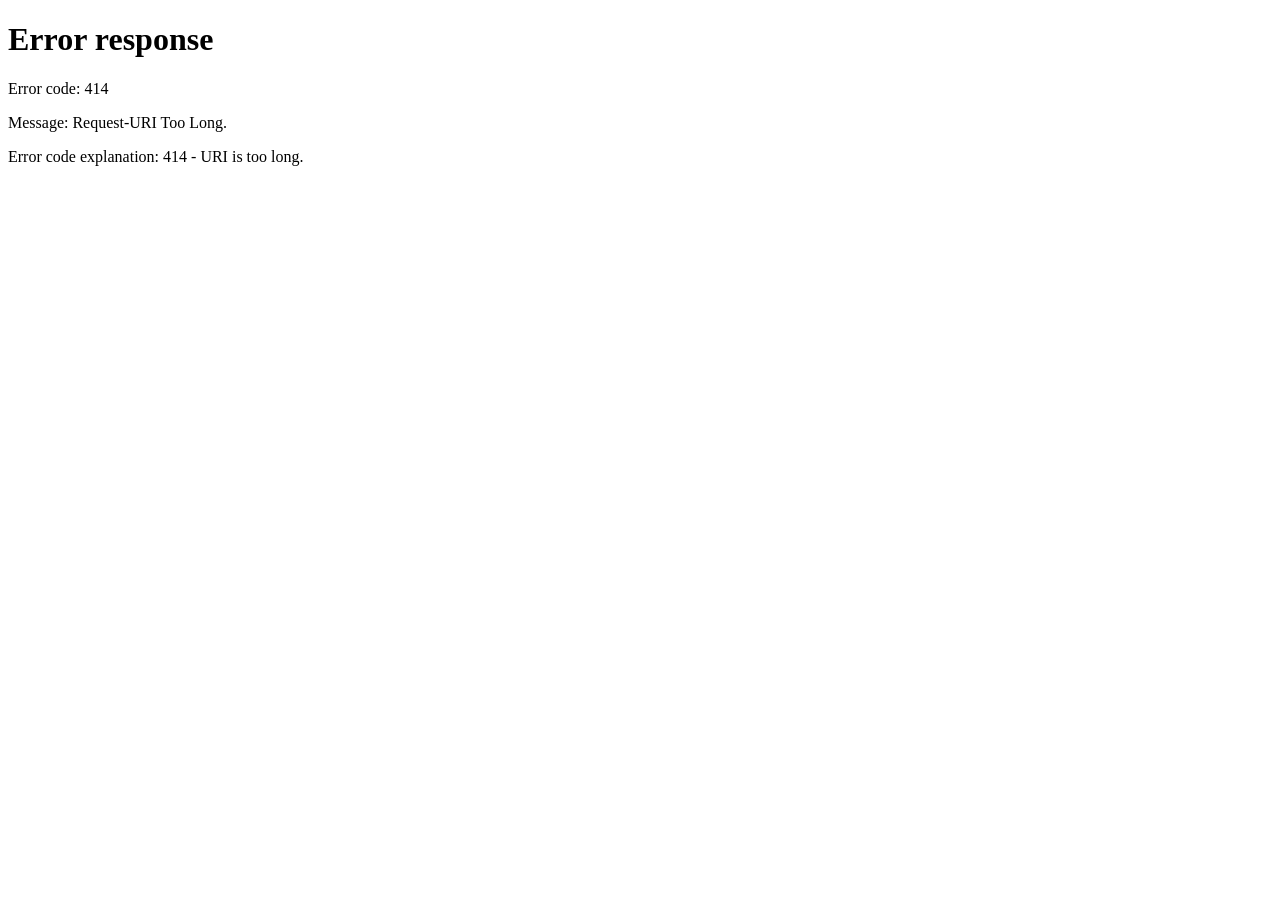
==== commit 41033c7e: "Update cockpit.html" ====
--- a/cockpit.html
+++ b/cockpit.html
@@ -10,7 +10,7 @@
     content="Cockpit pro ENTREPRENEUR MULTI SERVICES. Devis, chantiers, organisation terrain et circulation interne DIGIY en mode slug."
   />
 
-  <script src="./guard.js?v=build-cockpit-live-v1"></script>
+ <script src="./guard.js?v=build-guard-v9"></script>
 
   <style>
     :root{
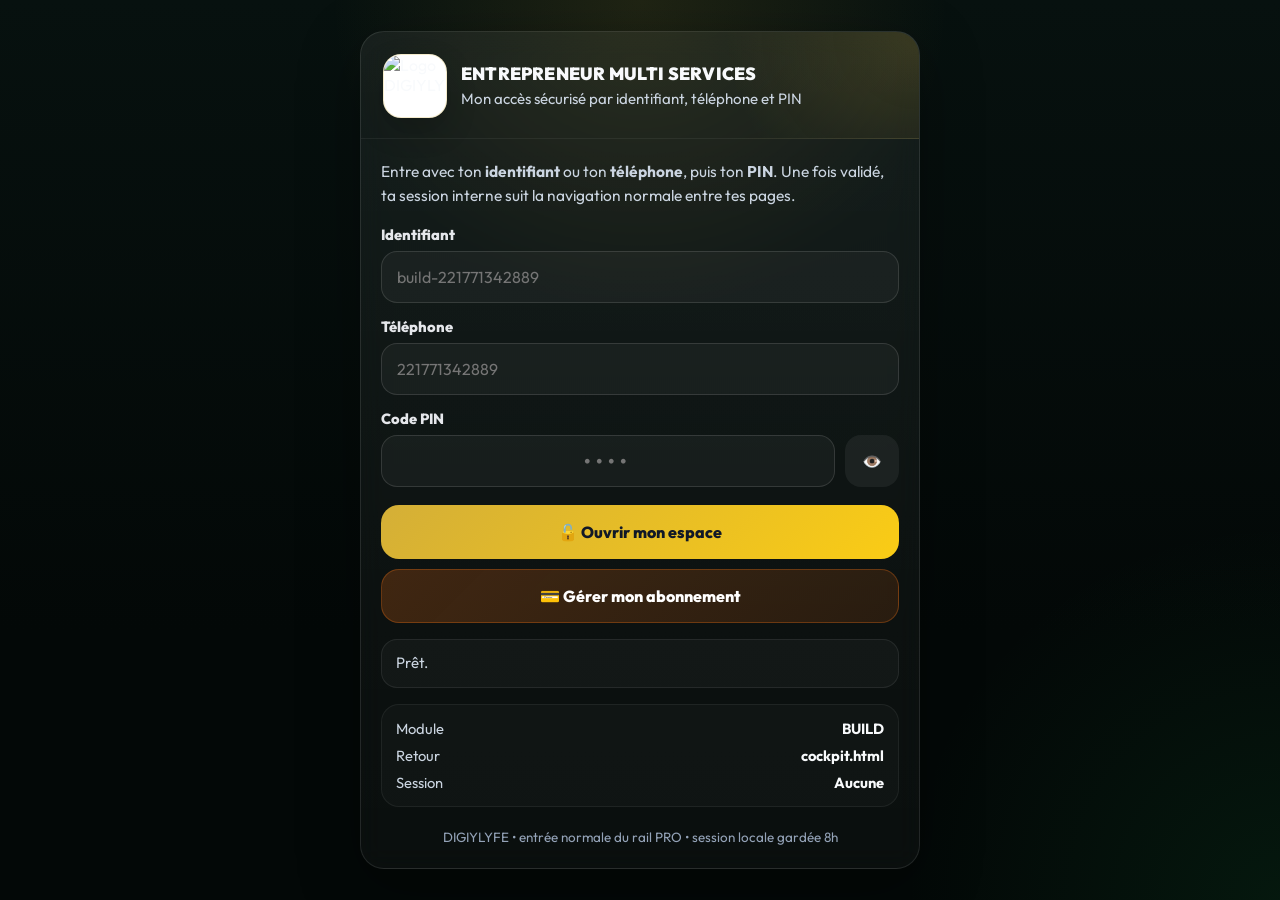
==== commit e764b838: "Refactor cockpit.html for better UX and clarity Updated title and description metadata. Enhanced sty" ====
--- a/cockpit.html
+++ b/cockpit.html
@@ -4,13 +4,17 @@
   <meta charset="utf-8"/>
   <meta name="viewport" content="width=device-width,initial-scale=1,viewport-fit=cover"/>
   <meta name="theme-color" content="#061b14"/>
-  <title>ENTREPRENEUR MULTI SERVICES — Espace pro</title>
+  <title>ENTREPRENEUR MULTI SERVICES — Ma gestion</title>
   <meta
     name="description"
-    content="Cockpit pro ENTREPRENEUR MULTI SERVICES. Devis, chantiers, organisation terrain et circulation interne DIGIY en mode slug."
+    content="Espace pro ENTREPRENEUR MULTI SERVICES. Devis, chantiers, organisation terrain et circulation directe dans ton activité."
   />
 
- <script src="./guard.js?v=build-guard-v9"></script>
+  <link rel="preconnect" href="https://fonts.googleapis.com"/>
+  <link rel="preconnect" href="https://fonts.gstatic.com" crossorigin/>
+  <link href="https://fonts.googleapis.com/css2?family=Outfit:wght@400;500;600;700;800;900&display=swap" rel="stylesheet"/>
+
+  <script src="./guard.js?v=build-guard-v10"></script>
 
   <style>
     :root{
@@ -25,6 +29,7 @@
       --bad:#fb7185;
       --info:#38bdf8;
       --warn:#f59e0b;
+      --violet:#818cf8;
       --shadow:0 18px 55px rgba(0,0,0,.45);
       --radius:22px;
     }
@@ -35,7 +40,7 @@
 
     body{
       color:var(--text);
-      font-family:system-ui,-apple-system,Segoe UI,Roboto,Arial,sans-serif;
+      font-family:Outfit,system-ui,-apple-system,Segoe UI,Roboto,Arial,sans-serif;
       background:
         radial-gradient(circle at top, rgba(250,204,21,.10), transparent 55%),
         linear-gradient(135deg,var(--bg),var(--bg2));
@@ -61,35 +66,34 @@
     .brand{
       display:flex;
       align-items:center;
-      gap:12px;
+      gap:14px;
       min-width:0;
     }
 
-    .ico{
-      width:48px;
-      height:48px;
-      border-radius:50%;
-      display:grid;
-      place-items:center;
-      background:radial-gradient(circle at 30% 0,var(--gold),transparent 60%);
-      color:#062015;
-      font-weight:1000;
-      border:1px solid rgba(250,204,21,.35);
+    .brand-logo{
+      width:78px;
+      height:78px;
+      border-radius:22px;
+      object-fit:cover;
+      background:#fff;
+      border:1px solid rgba(250,204,21,.30);
+      box-shadow:0 14px 34px rgba(0,0,0,.28);
       flex:0 0 auto;
     }
 
     h1{
       margin:0;
-      font-size:16px;
-      letter-spacing:.08em;
-      line-height:1.25;
+      font-size:17px;
+      letter-spacing:.03em;
+      line-height:1.2;
+      font-weight:900;
     }
 
     .sub{
-      margin-top:5px;
+      margin-top:6px;
       font-size:12px;
       color:var(--muted);
-      line-height:1.45;
+      line-height:1.55;
     }
 
     .pill{
@@ -130,9 +134,10 @@
 
     .title{
       font-weight:1000;
-      letter-spacing:.08em;
+      letter-spacing:.04em;
       font-size:12px;
-      color:rgba(234,255,241,.88);
+      color:rgba(234,255,241,.90);
+      text-transform:uppercase;
     }
 
     .muted{
@@ -154,7 +159,7 @@
       border:1px solid var(--line);
       background:rgba(0,0,0,.18);
       color:var(--text);
-      font-weight:1000;
+      font-weight:900;
       cursor:pointer;
       text-decoration:none;
       display:inline-flex;
@@ -162,6 +167,7 @@
       justify-content:center;
       gap:8px;
       transition:transform .15s ease, border-color .15s ease, opacity .15s ease;
+      font-family:inherit;
     }
 
     .btn:hover{
@@ -280,9 +286,10 @@
       outline:none;
       width:100%;
       font:inherit;
-    }
-
-    input,select{font-weight:900}
+      font-family:inherit;
+    }
+
+    input,select{font-weight:800}
     textarea{
       min-height:90px;
       resize:vertical;
@@ -363,13 +370,14 @@
       border:1px solid rgba(255,255,255,.16);
       background:rgba(0,0,0,.18);
       color:var(--text);
-      font-weight:1000;
+      font-weight:900;
       cursor:pointer;
       text-decoration:none;
       display:inline-flex;
       align-items:center;
       justify-content:center;
       font-size:12px;
+      font-family:inherit;
     }
 
     .tinybtn:hover{
@@ -438,6 +446,7 @@
       color:var(--text);
       font-weight:1000;
       cursor:pointer;
+      font-family:inherit;
     }
 
     .actions .primary{
@@ -456,6 +465,7 @@
       color:var(--text);
       font-weight:1000;
       cursor:pointer;
+      font-family:inherit;
     }
 
     .empty{
@@ -465,6 +475,13 @@
     }
 
     .hidden{display:none!important}
+
+    @media(max-width:680px){
+      .brand-logo{
+        width:68px;
+        height:68px;
+      }
+    }
   </style>
 </head>
 
@@ -473,29 +490,33 @@
 
   <div class="top">
     <div class="brand">
-      <div class="ico">🦅</div>
+      <img
+        class="brand-logo"
+        src="https://digiylyfe.net/wp-content/uploads/2026/03/digiylyfe_logo_qr.jpeg"
+        alt="Logo DIGIYLYFE"
+      />
       <div>
-        <h1>🛠️ ENTREPRENEUR MULTI SERVICES — Espace pro</h1>
+        <h1>🛠️ ENTREPRENEUR MULTI SERVICES — Ma gestion</h1>
         <div class="sub">
-          SLUG : <b id="slug">—</b> • PHONE : <b id="owner">—</b><br>
-          Statut : <b id="stat">initialisation…</b>
+          Identifiant : <b id="slug">—</b> • Téléphone : <b id="owner">—</b><br>
+          Accès : <b id="stat">initialisation…</b>
         </div>
       </div>
     </div>
 
     <div class="top-actions">
-      <div class="pill" id="modePill">build_pro</div>
-      <button class="btn dashboard" id="btnDashboard" type="button">📊 Dashboard</button>
-      <button class="btn profile" id="btnProfile" type="button">⚙️ Ma fiche</button>
+      <div class="pill" id="modePill">activité terrain</div>
+      <button class="btn dashboard" id="btnDashboard" type="button">📊 Mon activité</button>
+      <button class="btn profile" id="btnProfile" type="button">🪪 Ma fiche</button>
       <button class="btn" id="btnHelp" type="button">💬 Support</button>
-      <button class="btn danger" id="btnLogout" type="button">🚪 Déconnexion</button>
+      <button class="btn danger" id="btnLogout" type="button">🚪 Sortir</button>
     </div>
   </div>
 
   <div id="lockBox" class="lock">
     <div class="big">🔒 Accès protégé</div>
     <div class="small" id="lockText">
-      Cette page fait partie du circuit interne PRO. Ouvre ta session avec ton PIN pour agir sur ton activité.
+      Cette page fait partie de ton espace privé. Ouvre ta session avec ton PIN pour gérer tes devis et tes chantiers.
     </div>
     <div class="row">
       <a class="btn primary" id="btnPinEntry" href="./pin.html">🔑 Ouvrir avec mon PIN</a>
@@ -506,73 +527,73 @@
   <div id="workspace" class="grid hidden">
 
     <div class="card">
-      <div class="title">⚡ ACTIONS RAPIDES</div>
+      <div class="title">⚡ Mes actions rapides</div>
       <div class="row">
         <button class="btn primary" id="btnNew" type="button">➕ Nouveau devis</button>
-        <button class="btn" id="btnJobs" type="button">📌 Voir les chantiers</button>
-        <button class="btn" id="btnExport" type="button">⬇️ Export JSON</button>
-        <button class="btn danger" id="btnReset" type="button">🧹 Vider ce stockage local</button>
+        <button class="btn" id="btnJobs" type="button">🏗️ Voir ce qui est en cours</button>
+        <button class="btn" id="btnExport" type="button">⬇️ Sauvegarder mes données</button>
+        <button class="btn danger" id="btnReset" type="button">🧹 Effacer mes données locales</button>
       </div>
 
       <div style="height:10px"></div>
 
-      <div class="title">🌡️ TEMPÉRATURE DE TON ACTIVITÉ</div>
+      <div class="title">🌡️ Température de mon activité</div>
       <div class="kpis">
         <div class="kpi">
-          <div class="k">Brouillons</div>
+          <div class="k">À préparer</div>
           <div class="v" id="kDraft">0</div>
-          <div class="s">devis à préparer</div>
+          <div class="s">devis encore en brouillon</div>
         </div>
         <div class="kpi">
-          <div class="k">Envoyés</div>
+          <div class="k">En attente</div>
           <div class="v" id="kSent">0</div>
-          <div class="s">en attente de réponse</div>
+          <div class="s">devis envoyés au client</div>
         </div>
         <div class="kpi">
-          <div class="k">Acceptés</div>
+          <div class="k">Prêts à démarrer</div>
           <div class="v" id="kOk">0</div>
-          <div class="s">à démarrer</div>
+          <div class="s">devis acceptés</div>
         </div>
         <div class="kpi">
-          <div class="k">En cours</div>
+          <div class="k">Sur le terrain</div>
           <div class="v" id="kRun">0</div>
-          <div class="s">chantiers actifs</div>
+          <div class="s">chantiers en cours</div>
         </div>
       </div>
 
       <div style="height:12px"></div>
 
       <div class="split">
-        <div class="title" style="flex:1">📋 DEVIS & CHANTIERS</div>
+        <div class="title" style="flex:1">📋 Mes devis et mes chantiers</div>
 
         <select id="filter" style="max-width:250px">
-          <option value="all">Tous</option>
-          <option value="draft">Brouillons</option>
-          <option value="sent">Envoyés</option>
+          <option value="all">Tout voir</option>
+          <option value="draft">À préparer</option>
+          <option value="sent">En attente</option>
           <option value="accepted">Acceptés</option>
           <option value="running">En cours</option>
           <option value="done">Terminés</option>
           <option value="cancelled">Annulés</option>
         </select>
 
-        <input id="q" placeholder="Recherche : client / téléphone / ville / note…" style="max-width:280px"/>
+        <input id="q" placeholder="Recherche : client, téléphone, ville, note…" style="max-width:280px"/>
       </div>
 
       <div class="list" id="list"></div>
 
       <div class="note">
-        <b>Lecture DIGIY :</b> ce cockpit reste sur le rail réel PRO.
-        Les devis sont gardés localement sur l’appareil pour ce slug tant qu’aucun backend métier devis n’a été confirmé.
+        <b>Lecture DIGIY :</b> tes devis et tes chantiers restent enregistrés sur cet appareil pour cette activité,
+        tant qu’aucun dossier central n’a été posé pour cette partie métier.
       </div>
     </div>
 
     <div class="card">
-      <div class="title">🧭 ÉTAT DU RAIL</div>
+      <div class="title">🧭 Mon accès</div>
 
       <div class="list" style="margin-top:10px">
         <div class="item">
           <div>
-            <div class="a">Session interne</div>
+            <div class="a">Accès en cours</div>
             <div class="b" id="sessionText">Chargement…</div>
           </div>
           <div class="badge info" id="sessionBadge">…</div>
@@ -580,7 +601,7 @@
 
         <div class="item">
           <div>
-            <div class="a">Stockage local de ce slug</div>
+            <div class="a">Sauvegarde sur cet appareil</div>
             <div class="b" id="backupText">Vérification…</div>
           </div>
           <div class="badge neutral" id="backupBadge">—</div>
@@ -588,29 +609,29 @@
 
         <div class="item">
           <div>
-            <div class="a">Action principale</div>
-            <div class="b">Retourne au dashboard ou à la fiche pro sans repasser par le PIN.</div>
+            <div class="a">Retour rapide</div>
+            <div class="b">Tu peux revenir à ta vue principale sans repasser par le PIN.</div>
           </div>
-          <button class="tinybtn" id="btnGoDashboard" type="button">📊 Dashboard</button>
+          <button class="tinybtn" id="btnGoDashboard" type="button">📊 Mon activité</button>
         </div>
       </div>
 
       <div style="height:12px"></div>
 
-      <div class="title">🧰 OUTILS SIMPLES</div>
+      <div class="title">🧰 Outils utiles</div>
       <div class="row">
         <button class="btn" id="btnPrint" type="button">🖨️ Imprimer</button>
-        <button class="btn" id="btnWhatsApp" type="button">📲 WhatsApp client</button>
+        <button class="btn" id="btnWhatsApp" type="button">📲 Écrire au client</button>
       </div>
 
       <div style="height:12px"></div>
 
-      <div class="title">📣 RACCROCHEMENT</div>
+      <div class="title">📣 Besoin d’aide</div>
       <div class="list" style="margin-top:10px">
         <div class="item">
           <div>
             <div class="a">Support DIGIY</div>
-            <div class="b">Assistance rapide si tu bloques sur l’accès ou la fiche.</div>
+            <div class="b">Assistance rapide si tu bloques sur ton accès ou sur ta fiche.</div>
           </div>
           <button class="tinybtn" id="btnSupportInline" type="button">💬 Écrire</button>
         </div>
@@ -637,11 +658,11 @@
         <input id="phone" placeholder="22177…"/>
       </div>
       <div>
-        <label>Ville / Quartier</label>
+        <label>Ville / quartier</label>
         <input id="city" placeholder="Ex : Saly / Dakar / Mbour"/>
       </div>
       <div>
-        <label>Type de travaux / service</label>
+        <label>Type de service</label>
         <select id="type">
           <option value="plomberie">Plomberie</option>
           <option value="electricite">Électricité</option>
@@ -666,7 +687,7 @@
     </div>
 
     <div style="margin-top:6px">
-      <label>Description / Note</label>
+      <label>Description / note</label>
       <textarea id="note" placeholder="Ex : dépannage, entretien, chantier, matériel, main d’œuvre, délai…"></textarea>
     </div>
 
@@ -723,20 +744,52 @@
     return String(v || "").replace(/[^\d]/g, "");
   }
 
+  function escapeHtml(v) {
+    return String(v ?? "")
+      .replace(/&/g, "&amp;")
+      .replace(/</g, "&lt;")
+      .replace(/>/g, "&gt;")
+      .replace(/"/g, "&quot;")
+      .replace(/'/g, "&#039;");
+  }
+
+  function buildSafeUrl(path, params = {}) {
+    try {
+      const url = new URL(path, window.location.href);
+      Object.entries(params).forEach(([key, value]) => {
+        if (value !== undefined && value !== null && String(value).trim() !== "") {
+          url.searchParams.set(key, String(value));
+        }
+      });
+      return url.pathname + url.search + url.hash;
+    } catch (_) {
+      return path || "#";
+    }
+  }
+
   function storageKey() {
     return "DIGIY_BUILD_QUOTES::" + (ACCESS.slug || "noslug");
   }
 
   function dashboardUrl() {
-    return "./dashboard-pro.html" + (ACCESS.slug ? ("?slug=" + encodeURIComponent(ACCESS.slug)) : "");
+    return buildSafeUrl("./dashboard-pro.html", {
+      slug: ACCESS.slug,
+      phone: ACCESS.phone
+    });
   }
 
   function profileUrl() {
-    return "./profile.html" + (ACCESS.slug ? ("?slug=" + encodeURIComponent(ACCESS.slug)) : "");
+    return buildSafeUrl("./profile.html", {
+      slug: ACCESS.slug,
+      phone: ACCESS.phone
+    });
   }
 
   function pinUrl() {
-    return "./pin.html" + (ACCESS.slug ? ("?slug=" + encodeURIComponent(ACCESS.slug)) : "");
+    return buildSafeUrl("./pin.html", {
+      slug: ACCESS.slug,
+      phone: ACCESS.phone
+    });
   }
 
   function manageSubUrl() {
@@ -744,6 +797,7 @@
     url.searchParams.set("module", MODULE_CODE);
     if (ACCESS.phone) url.searchParams.set("phone", ACCESS.phone);
     if (ACCESS.slug) url.searchParams.set("slug", ACCESS.slug);
+    url.searchParams.set("return", dashboardUrl());
     return url.toString();
   }
 
@@ -775,21 +829,22 @@
     const rows = loadRows();
     const blob = new Blob([JSON.stringify(rows, null, 2)], { type: "application/json" });
     const a = document.createElement("a");
-    a.href = URL.createObjectURL(blob);
+    const objectUrl = URL.createObjectURL(blob);
+    a.href = objectUrl;
     a.download = "build-" + (ACCESS.slug || "noslug") + ".json";
     a.click();
-    setTimeout(() => URL.revokeObjectURL(a.href), 900);
+    setTimeout(() => URL.revokeObjectURL(objectUrl), 900);
     return rows.length;
   }
 
   function badge(st) {
-    if (st === "draft") return `<span class="badge neutral">BROUILLON</span>`;
-    if (st === "sent") return `<span class="badge info">ENVOYÉ</span>`;
+    if (st === "draft") return `<span class="badge neutral">À PRÉPARER</span>`;
+    if (st === "sent") return `<span class="badge info">EN ATTENTE</span>`;
     if (st === "accepted") return `<span class="badge ok">ACCEPTÉ</span>`;
     if (st === "running") return `<span class="badge ok">EN COURS</span>`;
     if (st === "done") return `<span class="badge ok">TERMINÉ</span>`;
     if (st === "cancelled") return `<span class="badge bad">ANNULÉ</span>`;
-    return `<span class="badge neutral">${String(st || "—").toUpperCase()}</span>`;
+    return `<span class="badge neutral">${escapeHtml(String(st || "—").toUpperCase())}</span>`;
   }
 
   function matches(row, q) {
@@ -806,12 +861,12 @@
   function setTopState() {
     $("slug").textContent = ACCESS.slug || "—";
     $("owner").textContent = ACCESS.phone || "—";
-    $("modePill").textContent = ACCESS.live ? "mode_vivant" : "accès_protégé";
-    $("stat").textContent = ACCESS.live ? "accès OK" : "session absente ou expirée";
+    $("modePill").textContent = ACCESS.live ? "session active" : "accès sécurisé";
+    $("stat").textContent = ACCESS.live ? "ouvert" : "fermé";
     $("sessionText").textContent = ACCESS.live
-      ? "Session active. Tu peux circuler entre cockpit, dashboard et fiche sans repasser par le PIN."
-      : "Session non active. Le PIN reste la porte d’entrée ou de secours.";
-    $("sessionBadge").textContent = ACCESS.live ? "OK" : "BLOQUÉ";
+      ? "Ta session est active. Tu peux circuler entre ta gestion, ta fiche et tes autres pages sans repasser par le PIN."
+      : "Ta session n’est pas active. Le PIN reste ta porte d’entrée ou de secours.";
+    $("sessionBadge").textContent = ACCESS.live ? "OK" : "FERMÉ";
 
     $("btnPinEntry").href = pinUrl();
     $("btnManageSub").href = manageSubUrl();
@@ -821,8 +876,8 @@
     const rows = loadRows();
     const count = rows.length;
     $("backupText").textContent = count > 0
-      ? `${count} devis / chantier(s) local(aux) gardé(s) pour ce slug sur cet appareil.`
-      : "Aucun devis local enregistré pour le moment sur cet appareil.";
+      ? `${count} devis ou chantier(s) gardé(s) sur cet appareil pour cette activité.`
+      : "Aucun devis ni chantier enregistré pour le moment sur cet appareil.";
     $("backupBadge").textContent = count > 0 ? String(count) : "VIDE";
   }
 
@@ -861,7 +916,7 @@
 
     if (row) {
       EDIT.id = row.id;
-      $("modalTitle").textContent = "✏️ Modifier le devis / chantier";
+      $("modalTitle").textContent = "✏️ Modifier le devis ou le chantier";
       $("client").value = row.client || "";
       $("phone").value = row.phone || "";
       $("city").value = row.city || "";
@@ -900,23 +955,23 @@
     const wa = normPhone(row.phone);
     const quoteText = encodeURIComponent(
       "Bonjour " + (row.client || "") + ",\n" +
-      "Je te recontacte pour le devis / chantier.\n" +
-      "Type : " + (row.type || "—") + "\n" +
+      "Je te recontacte pour le devis ou le chantier.\n" +
+      "Service : " + (row.type || "—") + "\n" +
       "Montant : " + money(row.amount) + "\n" +
       "Date : " + (row.date || "—") + "\n" +
-      "Slug pro : " + (ACCESS.slug || "")
+      "Identifiant : " + (ACCESS.slug || "")
     );
 
     return `
       <div class="tinyrow">
         ${wa ? `<a class="tinybtn" href="https://wa.me/${wa}?text=${quoteText}" target="_blank" rel="noopener">💬 WhatsApp</a>` : ""}
-        <button class="tinybtn" data-act="edit" data-id="${row.id}">✏️ Modifier</button>
-        <button class="tinybtn" data-act="sent" data-id="${row.id}">📤 Envoyé</button>
-        <button class="tinybtn" data-act="accept" data-id="${row.id}">✅ Accepté</button>
-        <button class="tinybtn" data-act="run" data-id="${row.id}">🏗️ En cours</button>
-        <button class="tinybtn" data-act="done" data-id="${row.id}">🏁 Terminé</button>
-        <button class="tinybtn" data-act="cancel" data-id="${row.id}">🧨 Annuler</button>
-        <button class="tinybtn" data-act="del" data-id="${row.id}">🗑️ Supprimer</button>
+        <button class="tinybtn" data-act="edit" data-id="${escapeHtml(row.id)}">✏️ Modifier</button>
+        <button class="tinybtn" data-act="sent" data-id="${escapeHtml(row.id)}">📤 Envoyé</button>
+        <button class="tinybtn" data-act="accept" data-id="${escapeHtml(row.id)}">✅ Accepté</button>
+        <button class="tinybtn" data-act="run" data-id="${escapeHtml(row.id)}">🏗️ En cours</button>
+        <button class="tinybtn" data-act="done" data-id="${escapeHtml(row.id)}">🏁 Terminé</button>
+        <button class="tinybtn" data-act="cancel" data-id="${escapeHtml(row.id)}">🧨 Annuler</button>
+        <button class="tinybtn" data-act="del" data-id="${escapeHtml(row.id)}">🗑️ Supprimer</button>
       </div>
     `;
   }
@@ -932,20 +987,20 @@
     if (rows.length === 0) {
       list.innerHTML = `
         <div class="empty">
-          Aucun devis / chantier pour ce filtre. Clique sur <b>Nouveau devis</b> pour poser une première entrée.
+          Aucun devis ni chantier pour ce filtre. Clique sur <b>Nouveau devis</b> pour poser une première entrée.
         </div>
       `;
       return;
     }
 
     for (const row of rows) {
-      const title = `${row.client || "—"} • ${row.type || "—"} • ${row.city || "—"}`;
+      const title = `${escapeHtml(row.client || "—")} • ${escapeHtml(row.type || "—")} • ${escapeHtml(row.city || "—")}`;
       const sub = [
-        `Tel : ${row.phone || "—"} • Montant : ${money(row.amount)}`,
-        row.date ? `Date : ${row.date}` : null,
-        row.note ? `Note : ${row.note}` : null,
-        `Créé : ${fmtDate(row.created_at)}`,
-        row.updated_at ? `Maj : ${fmtDate(row.updated_at)}` : null
+        `Tel : ${escapeHtml(row.phone || "—")} • Montant : ${escapeHtml(money(row.amount))}`,
+        row.date ? `Date : ${escapeHtml(row.date)}` : null,
+        row.note ? `Note : ${escapeHtml(row.note)}` : null,
+        `Créé : ${escapeHtml(fmtDate(row.created_at))}`,
+        row.updated_at ? `Mise à jour : ${escapeHtml(fmtDate(row.updated_at))}` : null
       ].filter(Boolean).join("<br>");
 
       const item = document.createElement("div");
@@ -1029,8 +1084,8 @@
   function supportUrl() {
     const txt = encodeURIComponent(
       "Support ENTREPRENEUR MULTI SERVICES.\n" +
-      "Slug : " + (ACCESS.slug || "") + "\n" +
-      "Phone : " + (ACCESS.phone || "") + "\n" +
+      "Identifiant : " + (ACCESS.slug || "") + "\n" +
+      "Téléphone : " + (ACCESS.phone || "") + "\n" +
       "Besoin d’aide."
     );
     return "https://wa.me/" + SUPPORT_PHONE + "?text=" + txt;
@@ -1062,13 +1117,13 @@
       const count = exportRows();
       alert(
         count > 0
-          ? `Export terminé. ${count} entrée(s) exportée(s).`
-          : "Export terminé. Aucune entrée locale pour le moment."
+          ? `Sauvegarde terminée. ${count} entrée(s) exportée(s).`
+          : "Sauvegarde terminée. Aucune entrée locale pour le moment."
       );
     };
 
     $("btnReset").onclick = () => {
-      if (!confirm("Vider le stockage local de ce slug sur cet appareil ?")) return;
+      if (!confirm("Effacer les données locales de cette activité sur cet appareil ?")) return;
       localStorage.removeItem(storageKey());
       renderList();
     };
@@ -1085,8 +1140,8 @@
       const wa = normPhone(firstWithPhone.phone);
       const txt = encodeURIComponent(
         "Bonjour " + (firstWithPhone.client || "") + ",\n" +
-        "Je te recontacte pour ton devis / chantier.\n" +
-        "Type : " + (firstWithPhone.type || "—") + "\n" +
+        "Je te recontacte pour ton devis ou ton chantier.\n" +
+        "Service : " + (firstWithPhone.type || "—") + "\n" +
         "Montant : " + money(firstWithPhone.amount) + "\n" +
         "Date : " + (firstWithPhone.date || "—")
       );
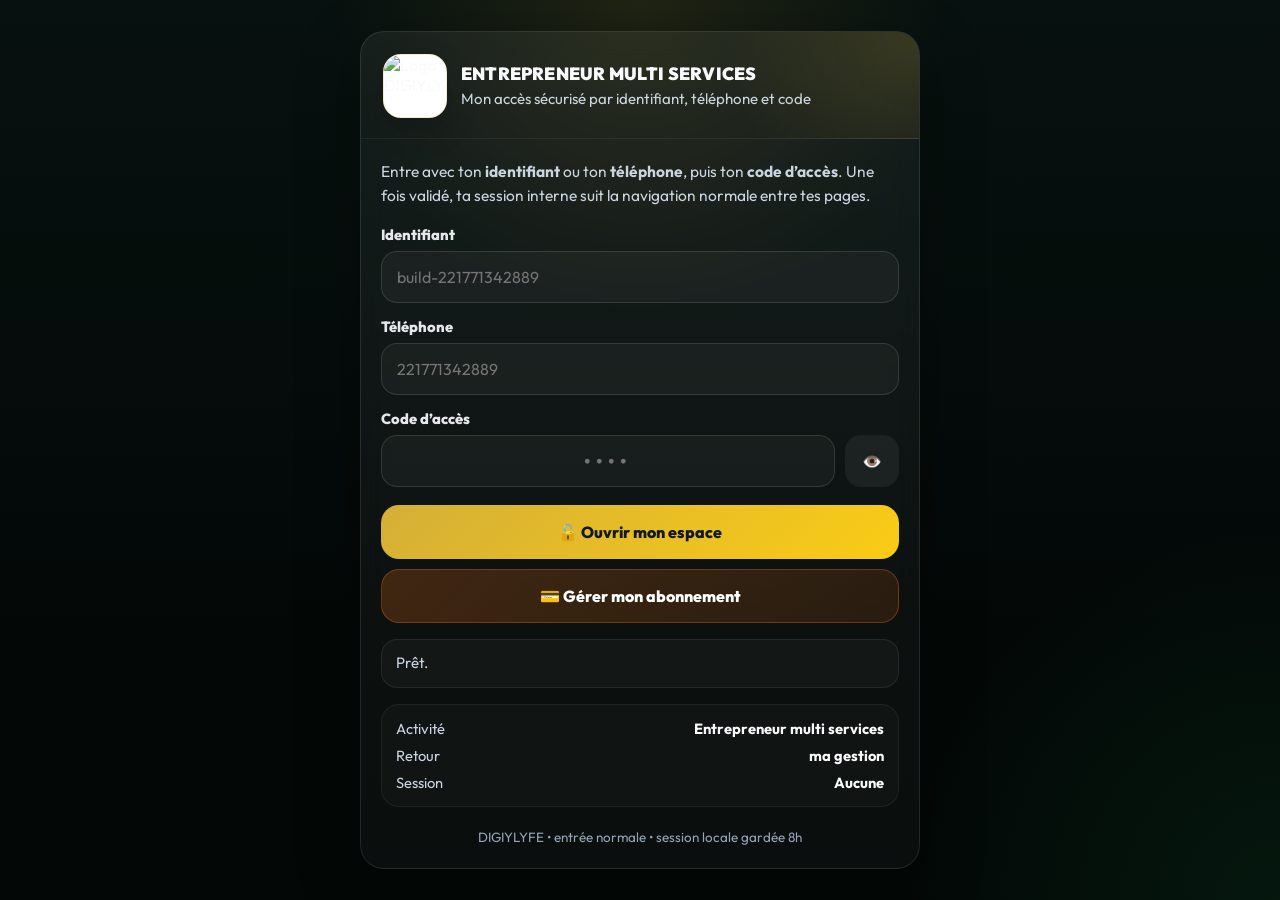
==== commit 2316bbac: "doctrine façade : recouture BUILD" ====
--- a/cockpit.html
+++ b/cockpit.html
@@ -496,7 +496,7 @@
         alt="Logo DIGIYLYFE"
       />
       <div>
-        <h1>🛠️ ENTREPRENEUR MULTI SERVICES — Ma gestion</h1>
+        <h1>🛠️ ENTREPRENEUR MULTI SERVICES — Mon espace</h1>
         <div class="sub">
           Identifiant : <b id="slug">—</b> • Téléphone : <b id="owner">—</b><br>
           Accès : <b id="stat">initialisation…</b>
@@ -516,10 +516,10 @@
   <div id="lockBox" class="lock">
     <div class="big">🔒 Accès protégé</div>
     <div class="small" id="lockText">
-      Cette page fait partie de ton espace privé. Ouvre ta session avec ton PIN pour gérer tes devis et tes chantiers.
+      Cette page fait partie de ton espace privé. Ouvre ta session avec ton code d’accès pour gérer tes devis et tes chantiers.
     </div>
     <div class="row">
-      <a class="btn primary" id="btnPinEntry" href="./pin.html">🔑 Ouvrir avec mon PIN</a>
+      <a class="btn primary" id="btnPinEntry" href="./pin.html">🔑 Ouvrir avec mon code</a>
       <a class="btn warn" id="btnManageSub" href="https://commencer-a-payer.digiylyfe.com/">💳 Gérer mon abonnement</a>
     </div>
   </div>
@@ -610,7 +610,7 @@
         <div class="item">
           <div>
             <div class="a">Retour rapide</div>
-            <div class="b">Tu peux revenir à ta vue principale sans repasser par le PIN.</div>
+            <div class="b">Tu peux revenir à ta vue principale sans repasser par le code d’accès.</div>
           </div>
           <button class="tinybtn" id="btnGoDashboard" type="button">📊 Mon activité</button>
         </div>
@@ -864,8 +864,8 @@
     $("modePill").textContent = ACCESS.live ? "session active" : "accès sécurisé";
     $("stat").textContent = ACCESS.live ? "ouvert" : "fermé";
     $("sessionText").textContent = ACCESS.live
-      ? "Ta session est active. Tu peux circuler entre ta gestion, ta fiche et tes autres pages sans repasser par le PIN."
-      : "Ta session n’est pas active. Le PIN reste ta porte d’entrée ou de secours.";
+      ? "Ta session est active. Tu peux circuler entre ta gestion, ta fiche et tes autres pages sans repasser par le code d’accès."
+      : "Ta session n’est pas active. Le code d’accès reste ta porte d’entrée ou de secours.";
     $("sessionBadge").textContent = ACCESS.live ? "OK" : "FERMÉ";
 
     $("btnPinEntry").href = pinUrl();
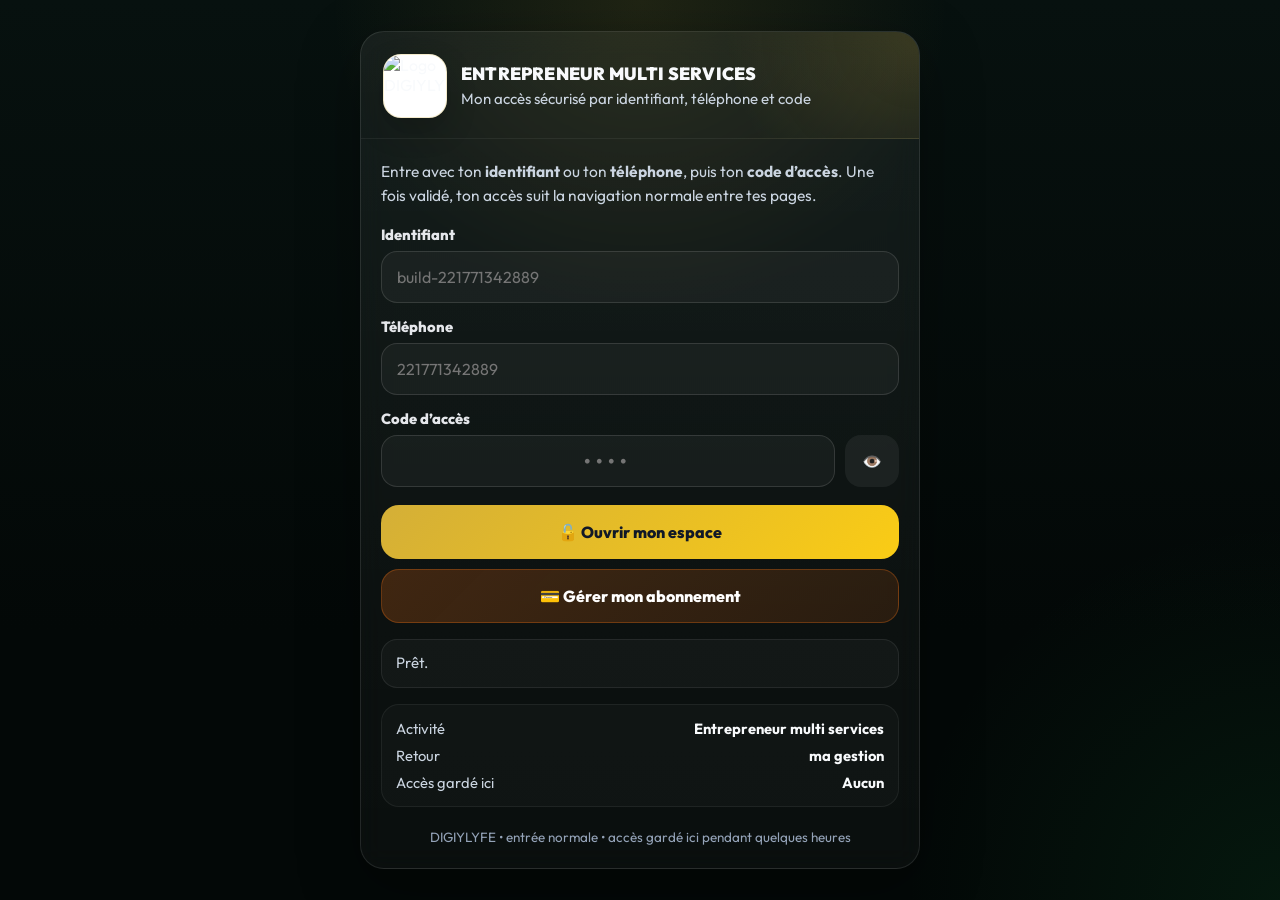
==== commit e423b27b: "fix review : pro-build" ====
--- a/cockpit.html
+++ b/cockpit.html
@@ -505,6 +505,7 @@
     </div>
 
     <div class="top-actions">
+      <button class="btn primary" id="btnNew" type="button">➕ Nouveau devis</button>
       <div class="pill" id="modePill">activité terrain</div>
       <button class="btn dashboard" id="btnDashboard" type="button">📊 Mon activité</button>
       <button class="btn profile" id="btnProfile" type="button">🪪 Ma fiche</button>
@@ -529,10 +530,7 @@
     <div class="card">
       <div class="title">⚡ Mes actions rapides</div>
       <div class="row">
-        <button class="btn primary" id="btnNew" type="button">➕ Nouveau devis</button>
         <button class="btn" id="btnJobs" type="button">🏗️ Voir ce qui est en cours</button>
-        <button class="btn" id="btnExport" type="button">⬇️ Sauvegarder mes données</button>
-        <button class="btn danger" id="btnReset" type="button">🧹 Effacer mes données locales</button>
       </div>
 
       <div style="height:10px"></div>
@@ -582,8 +580,8 @@
       <div class="list" id="list"></div>
 
       <div class="note">
-        <b>Lecture DIGIY :</b> tes devis et tes chantiers restent enregistrés sur cet appareil pour cette activité,
-        tant qu’aucun dossier central n’a été posé pour cette partie métier.
+        <b>Repère utile :</b> tes devis et tes chantiers restent gardés sur cet appareil pour cette activité,
+        tant qu’aucune copie partagée n’a encore été mise en place pour cette partie métier.
       </div>
     </div>
 
@@ -622,6 +620,14 @@
       <div class="row">
         <button class="btn" id="btnPrint" type="button">🖨️ Imprimer</button>
         <button class="btn" id="btnWhatsApp" type="button">📲 Écrire au client</button>
+      </div>
+
+      <div style="height:12px"></div>
+
+      <div class="title">Outils secondaires</div>
+      <div class="row">
+        <button class="btn" id="btnExport" type="button">⬇️ Sauvegarder une copie</button>
+        <button class="btn danger" id="btnReset" type="button">🧹 Effacer les copies de cet appareil</button>
       </div>
 
       <div style="height:12px"></div>
@@ -1123,7 +1129,7 @@
     };
 
     $("btnReset").onclick = () => {
-      if (!confirm("Effacer les données locales de cette activité sur cet appareil ?")) return;
+      if (!confirm("Effacer les copies gardées sur cet appareil pour cette activité ?")) return;
       localStorage.removeItem(storageKey());
       renderList();
     };
